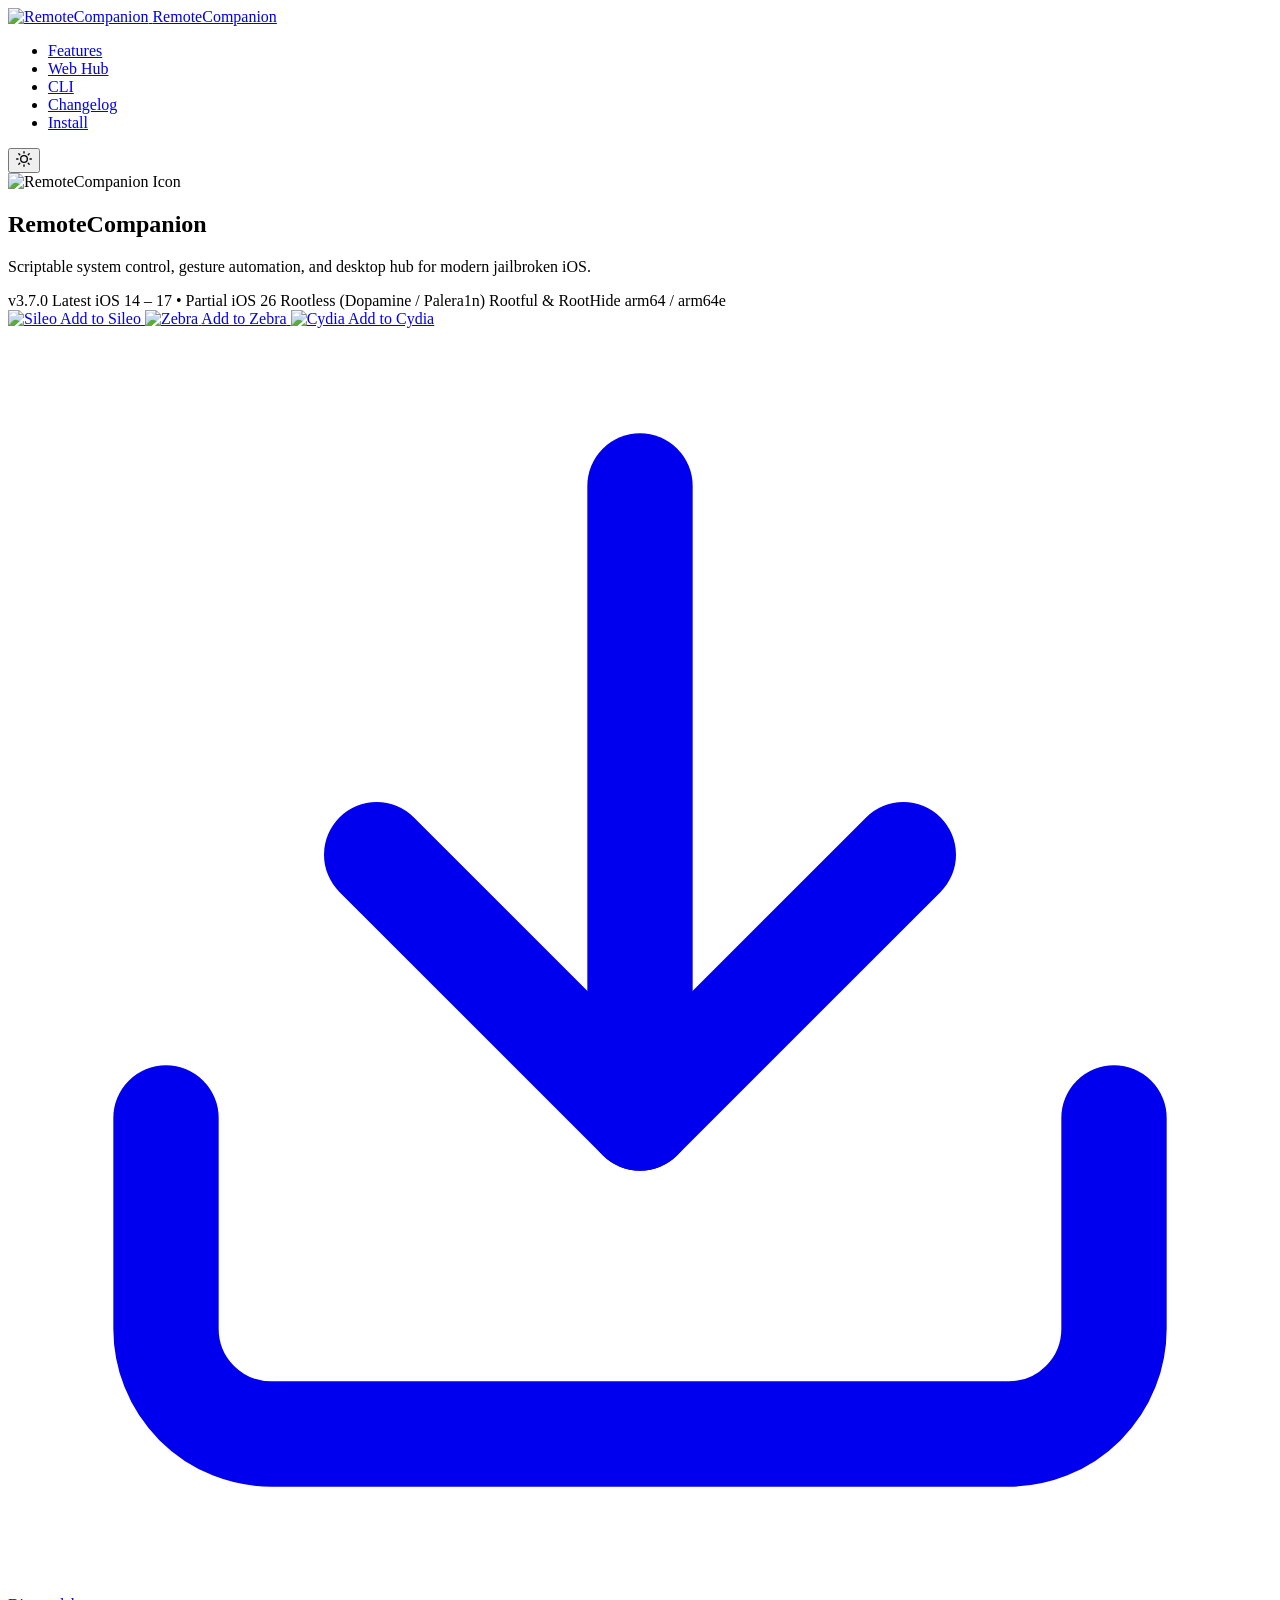
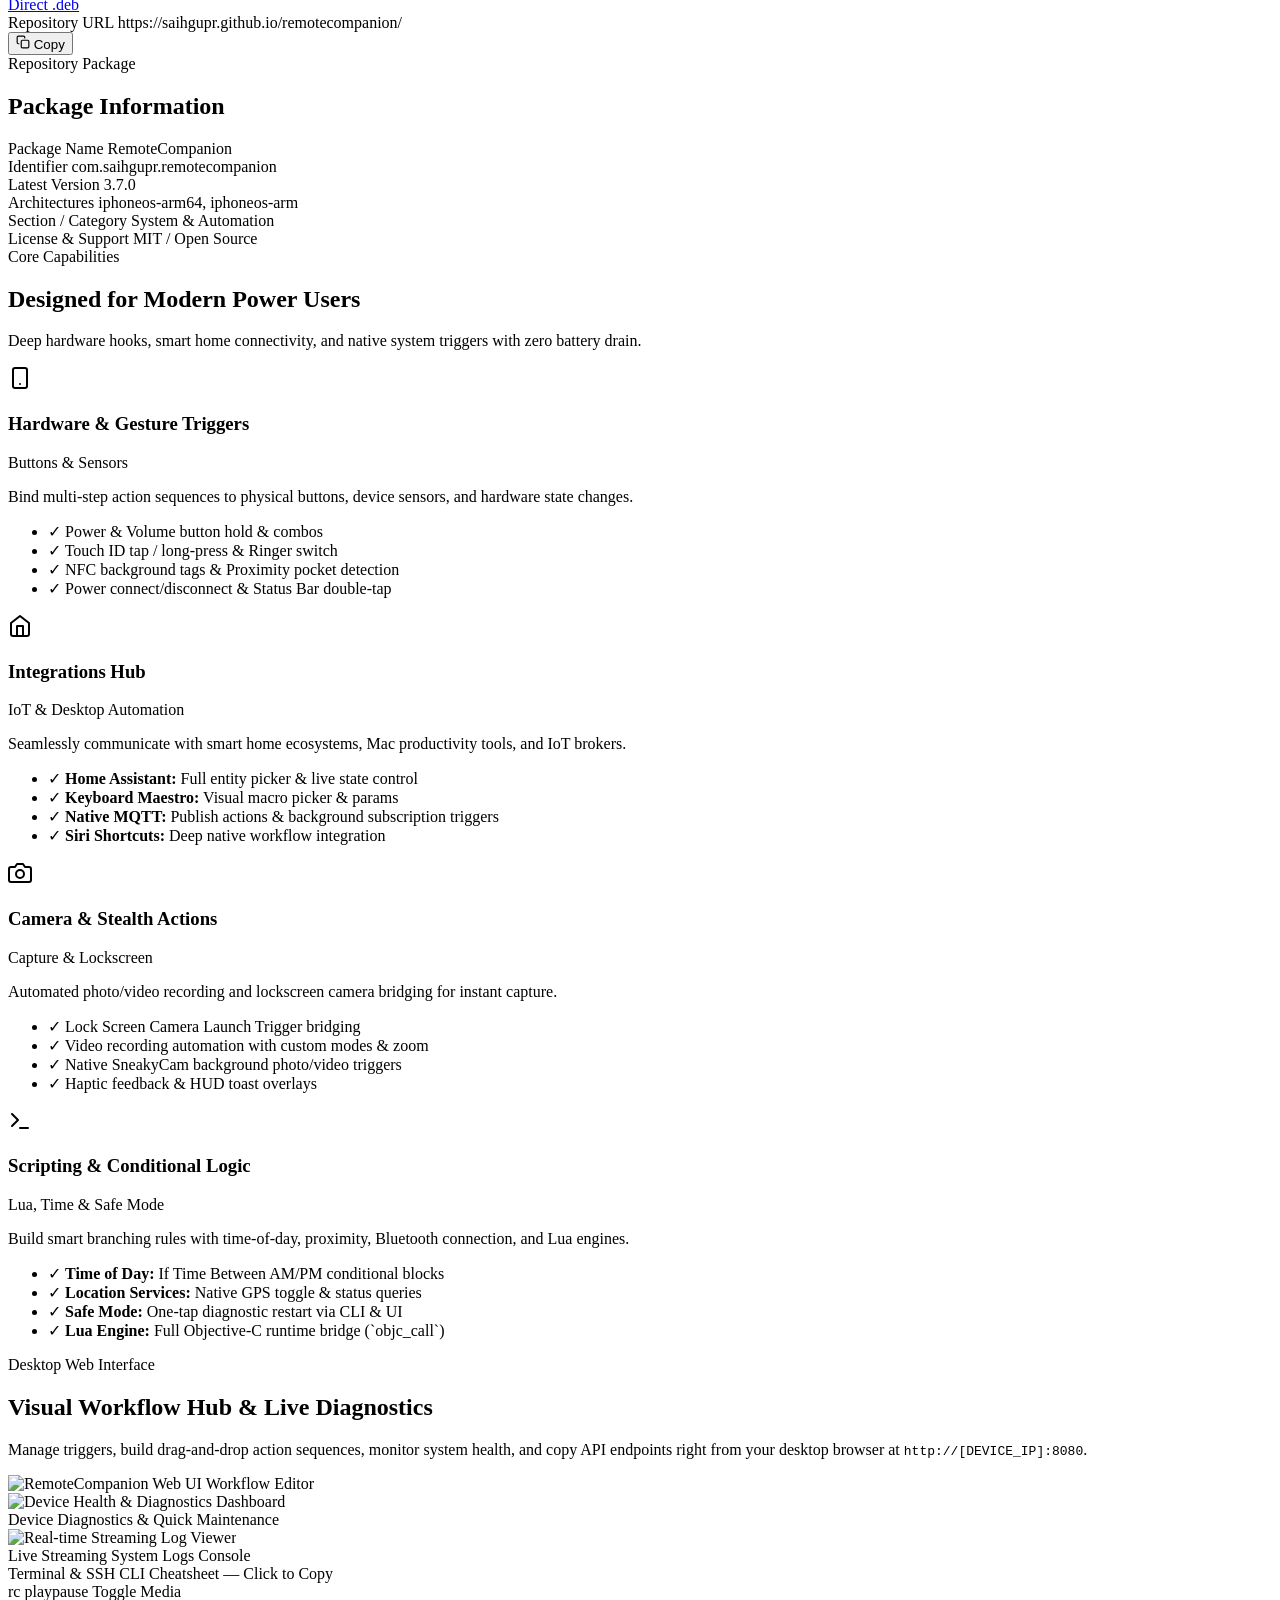
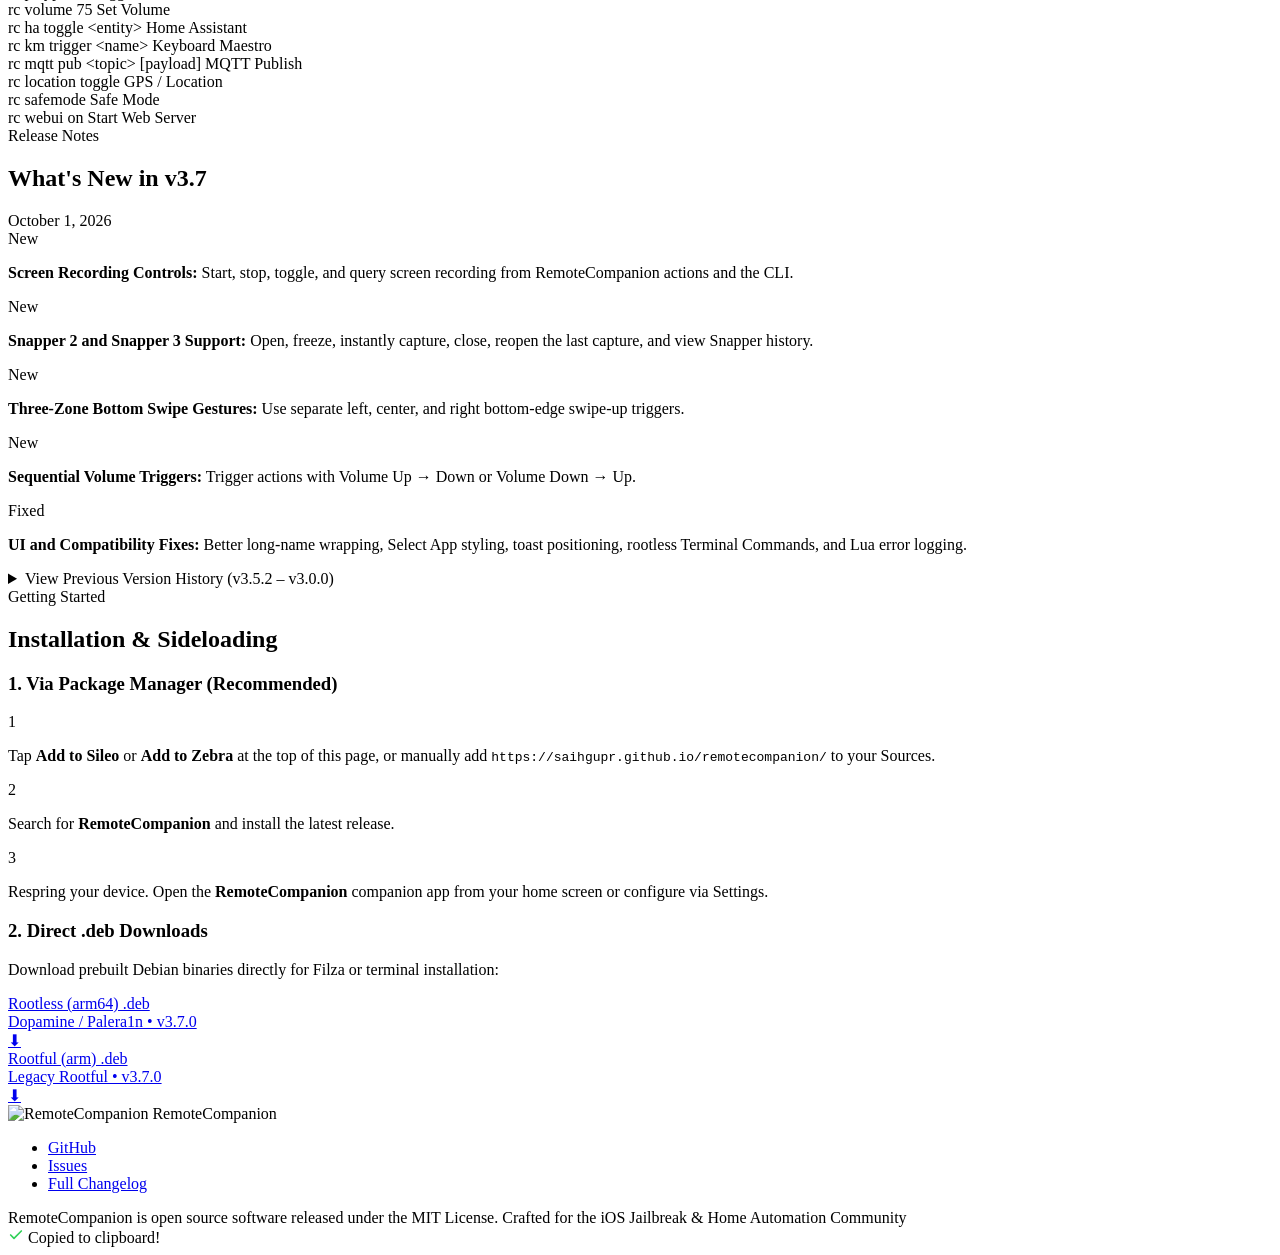
==== docs/index.html @ fe5b14d9 "Update website for 3.7.0" ====
<!DOCTYPE html>
<html lang="en">
<head>
    <meta charset="UTF-8">
    <meta name="viewport" content="width=device-width, initial-scale=1.0, maximum-scale=5.0">
    <title>RemoteCompanion — Modern iOS Automation & Jailbreak Repo</title>
    
    <!-- SEO & Metadata -->
    <meta name="description" content="Official repository for RemoteCompanion: Scriptable system control, gesture automation, and desktop hub for modern jailbroken iOS (iOS 14–17, partial iOS 26 support).">
    <meta name="keywords" content="RemoteCompanion, iOS, Jailbreak, Sileo, Zebra, Cydia, Dopamine, Palera1n, Rootless, RootHide, Tweaks, Automation, Home Assistant, Keyboard Maestro, MQTT">
    <meta name="author" content="saihgupr">
    <meta name="theme-color" content="#0071e3" media="(prefers-color-scheme: light)">
    <meta name="theme-color" content="#000000" media="(prefers-color-scheme: dark)">

    <!-- Open Graph (Reddit, iMessage, Discord, Facebook) -->
    <meta property="og:type" content="website">
    <meta property="og:url" content="https://saihgupr.github.io/remotecompanion/">
    <meta property="og:title" content="RemoteCompanion — iOS Automation & Jailbreak Repo">
    <meta property="og:description" content="Scriptable system control, gesture automation, and desktop hub for modern jailbroken iOS. Supports iOS 14–17 with partial iOS 26 support (Rootless & Rootful).">
    <meta property="og:image" content="https://saihgupr.github.io/remotecompanion/Icon.png">
    <meta property="og:image:alt" content="RemoteCompanion App Icon">
    <meta property="og:site_name" content="RemoteCompanion Repository">

    <!-- Twitter / X Card (Enables app icon preview on Reddit link posts) -->
    <meta name="twitter:card" content="summary">
    <meta name="twitter:title" content="RemoteCompanion — iOS Automation & Jailbreak Repo">
    <meta name="twitter:description" content="Scriptable system control, gesture automation, and desktop hub for modern jailbroken iOS. Supports iOS 14–17 with partial iOS 26 support (Rootless & Rootful).">
    <meta name="twitter:image" content="https://saihgupr.github.io/remotecompanion/Icon.png">
    <meta name="twitter:image:alt" content="RemoteCompanion Icon">

    <!-- App Favicons -->
    <link rel="icon" type="image/png" href="Icon.png">
    <link rel="apple-touch-icon" href="Icon.png">
    <link rel="stylesheet" href="style.css">
</head>
<body>
    <div class="ambient-glow"></div>

    <!-- Navigation Header -->
    <header class="nav-header">
        <div class="nav-container">
            <a href="#" class="nav-brand">
                <img src="Icon.png" alt="RemoteCompanion" class="nav-logo">
                <span>RemoteCompanion</span>
            </a>
            <ul class="nav-links">
                <li><a href="#features" class="nav-link">Features</a></li>
                <li><a href="#webui" class="nav-link">Web Hub</a></li>
                <li><a href="#cli" class="nav-link">CLI</a></li>
                <li><a href="#changelog" class="nav-link">Changelog</a></li>
                <li><a href="#download" class="nav-link">Install</a></li>
            </ul>
            <div class="nav-actions">
                <button id="themeToggleBtn" class="theme-toggle-btn" title="Toggle Theme" aria-label="Toggle Dark/Light Mode">
                    <svg id="themeIcon" width="16" height="16" viewBox="0 0 24 24" fill="none" stroke="currentColor" stroke-width="2" stroke-linecap="round" stroke-linejoin="round">
                        <circle cx="12" cy="12" r="5"></circle>
                        <line x1="12" y1="1" x2="12" y2="3"></line>
                        <line x1="12" y1="21" x2="12" y2="23"></line>
                        <line x1="4.22" y1="4.22" x2="5.64" y2="5.64"></line>
                        <line x1="18.36" y1="18.36" x2="19.78" y2="19.78"></line>
                        <line x1="1" y1="12" x2="3" y2="12"></line>
                        <line x1="21" y1="12" x2="23" y2="12"></line>
                        <line x1="4.22" y1="19.78" x2="5.64" y2="18.36"></line>
                        <line x1="18.36" y1="5.64" x2="19.78" y2="4.22"></line>
                    </svg>
                </button>
            </div>
        </div>
    </header>

    <main class="page-container">
        <!-- Hero Header -->
        <section class="hero-section">
            <div class="hero-icon-wrapper">
                <img src="Icon.png" alt="RemoteCompanion Icon" class="hero-app-icon">
            </div>
            <div class="hero-title-group">
                <h1 class="hero-title">RemoteCompanion</h1>
                <p class="hero-tagline">Scriptable system control, gesture automation, and desktop hub for modern jailbroken iOS.</p>
                <div class="badge-group">
                    <span class="compat-badge"><span class="badge-dot"></span> v3.7.0 Latest</span>
                    <span class="compat-badge">iOS 14 – 17 • Partial iOS 26</span>
                    <span class="compat-badge secondary">Rootless (Dopamine / Palera1n)</span>
                    <span class="compat-badge secondary">Rootful & RootHide</span>
                    <span class="compat-badge secondary">arm64 / arm64e</span>
                </div>
            </div>

            <!-- One-Tap Package Manager Action Buttons -->
            <div class="package-actions">
                <a href="sileo://source/https://saihgupr.github.io/remotecompanion/" class="btn-pm btn-sileo" title="Add to Sileo">
                    <img src="images/Icon_Sileo.png" alt="Sileo" class="pm-icon pm-icon-img">
                    <span>Add to Sileo</span>
                </a>
                <a href="zbra://sources/add/https://saihgupr.github.io/remotecompanion/" class="btn-pm btn-zebra" title="Add to Zebra">
                    <img src="images/zeeb.svg" alt="Zebra" class="pm-icon">
                    <span>Add to Zebra</span>
                </a>
                <a href="cydia://url/https://cydia.saurik.com/api/share#?source=https://saihgupr.github.io/remotecompanion/" class="btn-pm btn-cydia" title="Add to Cydia">
                    <img src="images/Cydia_logo.png" alt="Cydia" class="pm-icon pm-icon-img">
                    <span>Add to Cydia</span>
                </a>
                <a href="https://github.com/saihgupr/remotecompanion/releases" class="btn-pm btn-releases" target="_blank" rel="noopener" title="Direct DEB Downloads">
                    <svg class="pm-icon" viewBox="0 0 24 24" fill="none" stroke="currentColor" stroke-width="2" stroke-linecap="round" stroke-linejoin="round">
                        <path d="M21 15v4a2 2 0 0 1-2 2H5a2 2 0 0 1-2-2v-4"></path>
                        <polyline points="7 10 12 15 17 10"></polyline>
                        <line x1="12" y1="15" x2="12" y2="3"></line>
                    </svg>
                    <span>Direct .deb</span>
                </a>
            </div>

            <!-- 1-Click Repo URL Box -->
            <div class="repo-url-card">
                <div class="repo-url-info">
                    <span class="repo-url-label">Repository URL</span>
                    <span id="repoUrlText" class="repo-url-text">https://saihgupr.github.io/remotecompanion/</span>
                </div>
                <button id="copyRepoBtn" class="btn-copy" onclick="copyRepoUrl()">
                    <svg width="14" height="14" viewBox="0 0 24 24" fill="none" stroke="currentColor" stroke-width="2" stroke-linecap="round" stroke-linejoin="round">
                        <rect x="9" y="9" width="13" height="13" rx="2" ry="2"></rect>
                        <path d="M5 15H4a2 2 0 0 1-2-2V4a2 2 0 0 1 2-2h9a2 2 0 0 1 2 2v1"></path>
                    </svg>
                    <span id="copyBtnText">Copy</span>
                </button>
            </div>
        </section>

        <!-- Package Metadata Grid -->
        <section id="packages" class="glass-card">
            <div class="section-title-group">
                <div class="section-label">Repository Package</div>
                <h2 class="section-title">Package Information</h2>
            </div>
            <div class="meta-grid">
                <div class="meta-item">
                    <span class="meta-label">Package Name</span>
                    <span class="meta-value">RemoteCompanion</span>
                </div>
                <div class="meta-item">
                    <span class="meta-label">Identifier</span>
                    <span class="meta-value mono">com.saihgupr.remotecompanion</span>
                </div>
                <div class="meta-item">
                    <span class="meta-label">Latest Version</span>
                    <span class="meta-value">3.7.0</span>
                </div>
                <div class="meta-item">
                    <span class="meta-label">Architectures</span>
                    <span class="meta-value mono">iphoneos-arm64, iphoneos-arm</span>
                </div>
                <div class="meta-item">
                    <span class="meta-label">Section / Category</span>
                    <span class="meta-value">System & Automation</span>
                </div>
                <div class="meta-item">
                    <span class="meta-label">License & Support</span>
                    <span class="meta-value">MIT / Open Source</span>
                </div>
            </div>
        </section>

        <!-- Features Showcase -->
        <section id="features">
            <div class="section-title-group">
                <div class="section-label">Core Capabilities</div>
                <h2 class="section-title">Designed for Modern Power Users</h2>
                <p class="section-subtitle">Deep hardware hooks, smart home connectivity, and native system triggers with zero battery drain.</p>
            </div>

            <div class="features-grid">
                <!-- Card 1: Hardware & Gestures -->
                <div class="feature-card">
                    <div class="feature-header">
                        <div class="feature-icon-box">
                            <svg width="24" height="24" viewBox="0 0 24 24" fill="none" stroke="currentColor" stroke-width="2" stroke-linecap="round" stroke-linejoin="round">
                                <rect x="5" y="2" width="14" height="20" rx="2" ry="2"></rect>
                                <line x1="12" y1="18" x2="12.01" y2="18"></line>
                            </svg>
                        </div>
                        <div>
                            <h3 class="feature-title">Hardware & Gesture Triggers</h3>
                            <span class="meta-label">Buttons & Sensors</span>
                        </div>
                    </div>
                    <p class="feature-desc">Bind multi-step action sequences to physical buttons, device sensors, and hardware state changes.</p>
                    <ul class="feature-list">
                        <li class="feature-list-item"><span class="feature-check">✓</span> Power & Volume button hold & combos</li>
                        <li class="feature-list-item"><span class="feature-check">✓</span> Touch ID tap / long-press & Ringer switch</li>
                        <li class="feature-list-item"><span class="feature-check">✓</span> NFC background tags & Proximity pocket detection</li>
                        <li class="feature-list-item"><span class="feature-check">✓</span> Power connect/disconnect & Status Bar double-tap</li>
                    </ul>
                </div>

                <!-- Card 2: Smart Home & Integrations -->
                <div class="feature-card">
                    <div class="feature-header">
                        <div class="feature-icon-box purple">
                            <svg width="24" height="24" viewBox="0 0 24 24" fill="none" stroke="currentColor" stroke-width="2" stroke-linecap="round" stroke-linejoin="round">
                                <path d="M3 9l9-7 9 7v11a2 2 0 0 1-2 2H5a2 2 0 0 1-2-2z"></path>
                                <polyline points="9 22 9 12 15 12 15 22"></polyline>
                            </svg>
                        </div>
                        <div>
                            <h3 class="feature-title">Integrations Hub</h3>
                            <span class="meta-label">IoT & Desktop Automation</span>
                        </div>
                    </div>
                    <p class="feature-desc">Seamlessly communicate with smart home ecosystems, Mac productivity tools, and IoT brokers.</p>
                    <ul class="feature-list">
                        <li class="feature-list-item"><span class="feature-check">✓</span> <strong>Home Assistant:</strong> Full entity picker & live state control</li>
                        <li class="feature-list-item"><span class="feature-check">✓</span> <strong>Keyboard Maestro:</strong> Visual macro picker & params</li>
                        <li class="feature-list-item"><span class="feature-check">✓</span> <strong>Native MQTT:</strong> Publish actions & background subscription triggers</li>
                        <li class="feature-list-item"><span class="feature-check">✓</span> <strong>Siri Shortcuts:</strong> Deep native workflow integration</li>
                    </ul>
                </div>

                <!-- Card 3: Camera & Security Automation -->
                <div class="feature-card">
                    <div class="feature-header">
                        <div class="feature-icon-box green">
                            <svg width="24" height="24" viewBox="0 0 24 24" fill="none" stroke="currentColor" stroke-width="2" stroke-linecap="round" stroke-linejoin="round">
                                <path d="M23 19a2 2 0 0 1-2 2H3a2 2 0 0 1-2-2V8a2 2 0 0 1 2-2h4l2-3h6l2 3h4a2 2 0 0 1 2 2z"></path>
                                <circle cx="12" cy="13" r="4"></circle>
                            </svg>
                        </div>
                        <div>
                            <h3 class="feature-title">Camera & Stealth Actions</h3>
                            <span class="meta-label">Capture & Lockscreen</span>
                        </div>
                    </div>
                    <p class="feature-desc">Automated photo/video recording and lockscreen camera bridging for instant capture.</p>
                    <ul class="feature-list">
                        <li class="feature-list-item"><span class="feature-check">✓</span> Lock Screen Camera Launch Trigger bridging</li>
                        <li class="feature-list-item"><span class="feature-check">✓</span> Video recording automation with custom modes & zoom</li>
                        <li class="feature-list-item"><span class="feature-check">✓</span> Native SneakyCam background photo/video triggers</li>
                        <li class="feature-list-item"><span class="feature-check">✓</span> Haptic feedback & HUD toast overlays</li>
                    </ul>
                </div>

                <!-- Card 4: System Control & Scripting -->
                <div class="feature-card">
                    <div class="feature-header">
                        <div class="feature-icon-box orange">
                            <svg width="24" height="24" viewBox="0 0 24 24" fill="none" stroke="currentColor" stroke-width="2" stroke-linecap="round" stroke-linejoin="round">
                                <polyline points="4 17 10 11 4 5"></polyline>
                                <line x1="12" y1="19" x2="20" y2="19"></line>
                            </svg>
                        </div>
                        <div>
                            <h3 class="feature-title">Scripting & Conditional Logic</h3>
                            <span class="meta-label">Lua, Time & Safe Mode</span>
                        </div>
                    </div>
                    <p class="feature-desc">Build smart branching rules with time-of-day, proximity, Bluetooth connection, and Lua engines.</p>
                    <ul class="feature-list">
                        <li class="feature-list-item"><span class="feature-check">✓</span> <strong>Time of Day:</strong> If Time Between AM/PM conditional blocks</li>
                        <li class="feature-list-item"><span class="feature-check">✓</span> <strong>Location Services:</strong> Native GPS toggle & status queries</li>
                        <li class="feature-list-item"><span class="feature-check">✓</span> <strong>Safe Mode:</strong> One-tap diagnostic restart via CLI & UI</li>
                        <li class="feature-list-item"><span class="feature-check">✓</span> <strong>Lua Engine:</strong> Full Objective-C runtime bridge (`objc_call`)</li>
                    </ul>
                </div>
            </div>
        </section>

        <!-- Web UI & Automations Hub Banner -->
        <section id="webui" class="showcase-banner">
            <div class="showcase-content">
                <div class="section-label">Desktop Web Interface</div>
                <h2 class="section-title">Visual Workflow Hub & Live Diagnostics</h2>
                <p class="section-subtitle">Manage triggers, build drag-and-drop action sequences, monitor system health, and copy API endpoints right from your desktop browser at <code>http://[DEVICE_IP]:8080</code>.</p>
            </div>
            <div class="showcase-image-wrapper">
                <img src="images/webui.png" alt="RemoteCompanion Web UI Workflow Editor" class="showcase-img" loading="lazy">
            </div>
            <div class="gallery-grid">
                <div class="gallery-item">
                    <img src="images/health.png" alt="Device Health & Diagnostics Dashboard" loading="lazy">
                    <div class="gallery-caption">Device Diagnostics & Quick Maintenance</div>
                </div>
                <div class="gallery-item">
                    <img src="images/logs.png" alt="Real-time Streaming Log Viewer" loading="lazy">
                    <div class="gallery-caption">Live Streaming System Logs Console</div>
                </div>
            </div>
        </section>

        <!-- CLI Commands Cheatsheet -->
        <section id="cli" class="terminal-card">
            <div class="terminal-header">
                <div class="terminal-dots">
                    <span class="terminal-dot dot-red"></span>
                    <span class="terminal-dot dot-yellow"></span>
                    <span class="terminal-dot dot-green"></span>
                </div>
                <span class="terminal-title">Terminal & SSH CLI Cheatsheet — Click to Copy</span>
                <span style="width: 40px;"></span>
            </div>
            <div class="cli-command-grid">
                <div class="cli-chip" onclick="copyCommand('rc playpause', this)">
                    <span class="cli-code">rc playpause</span>
                    <span class="cli-desc">Toggle Media</span>
                </div>
                <div class="cli-chip" onclick="copyCommand('rc volume 75', this)">
                    <span class="cli-code">rc volume 75</span>
                    <span class="cli-desc">Set Volume</span>
                </div>
                <div class="cli-chip" onclick="copyCommand('rc ha toggle light.desk', this)">
                    <span class="cli-code">rc ha toggle &lt;entity&gt;</span>
                    <span class="cli-desc">Home Assistant</span>
                </div>
                <div class="cli-chip" onclick="copyCommand('rc km trigger &quot;Focus Mode&quot;', this)">
                    <span class="cli-code">rc km trigger &lt;name&gt;</span>
                    <span class="cli-desc">Keyboard Maestro</span>
                </div>
                <div class="cli-chip" onclick="copyCommand('rc mqtt pub home/status online', this)">
                    <span class="cli-code">rc mqtt pub &lt;topic&gt; [payload]</span>
                    <span class="cli-desc">MQTT Publish</span>
                </div>
                <div class="cli-chip" onclick="copyCommand('rc location toggle', this)">
                    <span class="cli-code">rc location toggle</span>
                    <span class="cli-desc">GPS / Location</span>
                </div>
                <div class="cli-chip" onclick="copyCommand('rc safemode', this)">
                    <span class="cli-code">rc safemode</span>
                    <span class="cli-desc">Safe Mode</span>
                </div>
                <div class="cli-chip" onclick="copyCommand('rc webui on', this)">
                    <span class="cli-code">rc webui on</span>
                    <span class="cli-desc">Start Web Server</span>
                </div>
            </div>
        </section>

        <!-- Changelog Section -->
        <section id="changelog" class="changelog-card">
            <div class="changelog-header">
                <div>
                    <div class="section-label">Release Notes</div>
                    <h2 class="section-title">What's New in v3.7</h2>
                </div>
                <span class="version-badge">October 1, 2026</span>
            </div>

            <div class="changelog-list">
                <div class="changelog-item">
                    <span class="changelog-tag tag-new">New</span>
                    <p class="changelog-text"><strong>Screen Recording Controls:</strong> Start, stop, toggle, and query screen recording from RemoteCompanion actions and the CLI.</p>
                </div>
                <div class="changelog-item">
                    <span class="changelog-tag tag-new">New</span>
                    <p class="changelog-text"><strong>Snapper 2 and Snapper 3 Support:</strong> Open, freeze, instantly capture, close, reopen the last capture, and view Snapper history.</p>
                </div>
                <div class="changelog-item">
                    <span class="changelog-tag tag-new">New</span>
                    <p class="changelog-text"><strong>Three-Zone Bottom Swipe Gestures:</strong> Use separate left, center, and right bottom-edge swipe-up triggers.</p>
                </div>
                <div class="changelog-item">
                    <span class="changelog-tag tag-new">New</span>
                    <p class="changelog-text"><strong>Sequential Volume Triggers:</strong> Trigger actions with Volume Up → Down or Volume Down → Up.</p>
                </div>
                <div class="changelog-item">
                    <span class="changelog-tag tag-fix">Fixed</span>
                    <p class="changelog-text"><strong>UI and Compatibility Fixes:</strong> Better long-name wrapping, Select App styling, toast positioning, rootless Terminal Commands, and Lua error logging.</p>
                </div>
            </div>

            <!-- Expandable Past Releases -->
            <details class="history-accordion">
                <summary>View Previous Version History (v3.5.2 – v3.0.0)</summary>
                <div class="history-content">
                    <div class="changelog-item">
                        <span class="changelog-tag tag-fix">v3.5.2</span>
                        <p class="changelog-text">Modernized Siri Shortcuts execution with WorkflowKit / VoiceShortcutClient fallbacks, respring reliability improvements, and multi-button combo detection.</p>
                    </div>
                    <div class="changelog-item">
                        <span class="changelog-tag tag-new">v3.5.0</span>
                        <p class="changelog-text">Added SneakyCam photo/video triggers, Web UI live system log viewer console (`/api/logs`), and AC Power Connect/Disconnect triggers.</p>
                    </div>
                    <div class="changelog-item">
                        <span class="changelog-tag tag-new">v3.4.0</span>
                        <p class="changelog-text">Cellular Data control, Dynamic Web UI Port fallback (8080–8099), HUD toast notifications, and Proximity / Pocket sensor conditions.</p>
                    </div>
                </div>
            </details>
        </section>

        <!-- Installation & Downloads -->
        <section id="download">
            <div class="section-title-group">
                <div class="section-label">Getting Started</div>
                <h2 class="section-title">Installation & Sideloading</h2>
            </div>

            <div class="install-grid">
                <!-- Method 1: Package Manager -->
                <div class="install-card">
                    <h3 class="feature-title">1. Via Package Manager (Recommended)</h3>
                    <div class="step-item">
                        <span class="step-num">1</span>
                        <p class="step-text">Tap <strong>Add to Sileo</strong> or <strong>Add to Zebra</strong> at the top of this page, or manually add <code>https://saihgupr.github.io/remotecompanion/</code> to your Sources.</p>
                    </div>
                    <div class="step-item">
                        <span class="step-num">2</span>
                        <p class="step-text">Search for <strong>RemoteCompanion</strong> and install the latest release.</p>
                    </div>
                    <div class="step-item">
                        <span class="step-num">3</span>
                        <p class="step-text">Respring your device. Open the <strong>RemoteCompanion</strong> companion app from your home screen or configure via Settings.</p>
                    </div>
                </div>

                <!-- Method 2: Manual DEB Download -->
                <div class="install-card">
                    <h3 class="feature-title">2. Direct .deb Downloads</h3>
                    <p class="feature-desc">Download prebuilt Debian binaries directly for Filza or terminal installation:</p>
                    <div class="direct-downloads">
                        <a href="com.saihgupr.remotecompanion_3.7.0_iphoneos-arm64.deb" class="deb-btn" download>
                            <div>
                                <div>Rootless (arm64) .deb</div>
                                <span class="deb-meta">Dopamine / Palera1n • v3.7.0</span>
                            </div>
                            <span>⬇</span>
                        </a>
                        <a href="com.saihgupr.remotecompanion_3.7.0_iphoneos-arm.deb" class="deb-btn" download>
                            <div>
                                <div>Rootful (arm) .deb</div>
                                <span class="deb-meta">Legacy Rootful • v3.7.0</span>
                            </div>
                            <span>⬇</span>
                        </a>
                    </div>
                </div>
            </div>
        </section>
    </main>

    <!-- Footer -->
    <footer class="page-footer">
        <div class="footer-container">
            <div class="footer-top">
                <div class="nav-brand">
                    <img src="Icon.png" alt="RemoteCompanion" class="nav-logo">
                    <span>RemoteCompanion</span>
                </div>
                <ul class="footer-links">
                    <li><a href="https://github.com/saihgupr/remotecompanion" class="footer-link" target="_blank" rel="noopener">GitHub</a></li>
                    <li><a href="https://github.com/saihgupr/remotecompanion/issues" class="footer-link" target="_blank" rel="noopener">Issues</a></li>
                    <li><a href="https://github.com/saihgupr/remotecompanion/blob/master/CHANGELOG.md" class="footer-link" target="_blank" rel="noopener">Full Changelog</a></li>
                </ul>
            </div>
            <div class="footer-bottom">
                <span>RemoteCompanion is open source software released under the MIT License.</span>
                <span>Crafted for the iOS Jailbreak & Home Automation Community</span>
            </div>
        </div>
    </footer>

    <!-- Toast Notification -->
    <div id="toast" class="toast">
        <svg width="16" height="16" viewBox="0 0 24 24" fill="none" stroke="#30d158" stroke-width="2.5" stroke-linecap="round" stroke-linejoin="round">
            <polyline points="20 6 9 17 4 12"></polyline>
        </svg>
        <span id="toastMessage">Copied to clipboard!</span>
    </div>

    <!-- Interactive Script -->
    <script>
        // 1-Click Copy Repo URL
        function copyRepoUrl() {
            const repoUrl = "https://saihgupr.github.io/remotecompanion/";
            navigator.clipboard.writeText(repoUrl).then(() => {
                const btn = document.getElementById("copyRepoBtn");
                const btnText = document.getElementById("copyBtnText");
                btn.classList.add("copied");
                btnText.textContent = "Copied!";
                showToast("Repository URL copied to clipboard!");

                setTimeout(() => {
                    btn.classList.remove("copied");
                    btnText.textContent = "Copy";
                }, 1800);
            }).catch(err => {
                showToast("Failed to copy URL");
            });
        }

        // Copy CLI Command
        function copyCommand(text, element) {
            navigator.clipboard.writeText(text).then(() => {
                showToast(`Copied: ${text}`);
                if (element) {
                    const originalBorder = element.style.borderColor;
                    element.style.borderColor = "#30d158";
                    setTimeout(() => {
                        element.style.borderColor = originalBorder;
                    }, 800);
                }
            });
        }

        // Show Toast Notification
        let toastTimeout;
        function showToast(msg) {
            const toast = document.getElementById("toast");
            const toastMsg = document.getElementById("toastMessage");
            toastMsg.textContent = msg;
            toast.classList.add("show");

            clearTimeout(toastTimeout);
            toastTimeout = setTimeout(() => {
                toast.classList.remove("show");
            }, 2200);
        }

        // Theme Toggle
        const themeToggleBtn = document.getElementById("themeToggleBtn");
        const themeIcon = document.getElementById("themeIcon");

        function updateThemeIcon(isDark) {
            if (isDark) {
                // Moon icon
                themeIcon.innerHTML = `<path d="M21 12.79A9 9 0 1 1 11.21 3 7 7 0 0 0 21 12.79z"></path>`;
            } else {
                // Sun icon
                themeIcon.innerHTML = `
                    <circle cx="12" cy="12" r="5"></circle>
                    <line x1="12" y1="1" x2="12" y2="3"></line>
                    <line x1="12" y1="21" x2="12" y2="23"></line>
                    <line x1="4.22" y1="4.22" x2="5.64" y2="5.64"></line>
                    <line x1="18.36" y1="18.36" x2="19.78" y2="19.78"></line>
                    <line x1="1" y1="12" x2="3" y2="12"></line>
                    <line x1="21" y1="12" x2="23" y2="12"></line>
                    <line x1="4.22" y1="19.78" x2="5.64" y2="18.36"></line>
                    <line x1="18.36" y1="5.64" x2="19.78" y2="4.22"></line>
                `;
            }
        }

        // Initialize theme based on preference or saved setting
        const savedTheme = localStorage.getItem("rc_theme");
        if (savedTheme) {
            document.body.setAttribute("data-theme", savedTheme);
            updateThemeIcon(savedTheme === "dark");
        } else {
            const prefersDark = window.matchMedia && window.matchMedia('(prefers-color-scheme: dark)').matches;
            updateThemeIcon(prefersDark);
        }

        themeToggleBtn.addEventListener("click", () => {
            const currentTheme = document.body.getAttribute("data-theme");
            let newTheme;
            if (currentTheme === "dark") {
                newTheme = "light";
            } else if (currentTheme === "light") {
                newTheme = "dark";
            } else {
                const prefersDark = window.matchMedia && window.matchMedia('(prefers-color-scheme: dark)').matches;
                newTheme = prefersDark ? "light" : "dark";
            }
            document.body.setAttribute("data-theme", newTheme);
            localStorage.setItem("rc_theme", newTheme);
            updateThemeIcon(newTheme === "dark");
        });
    </script>
</body>
</html>
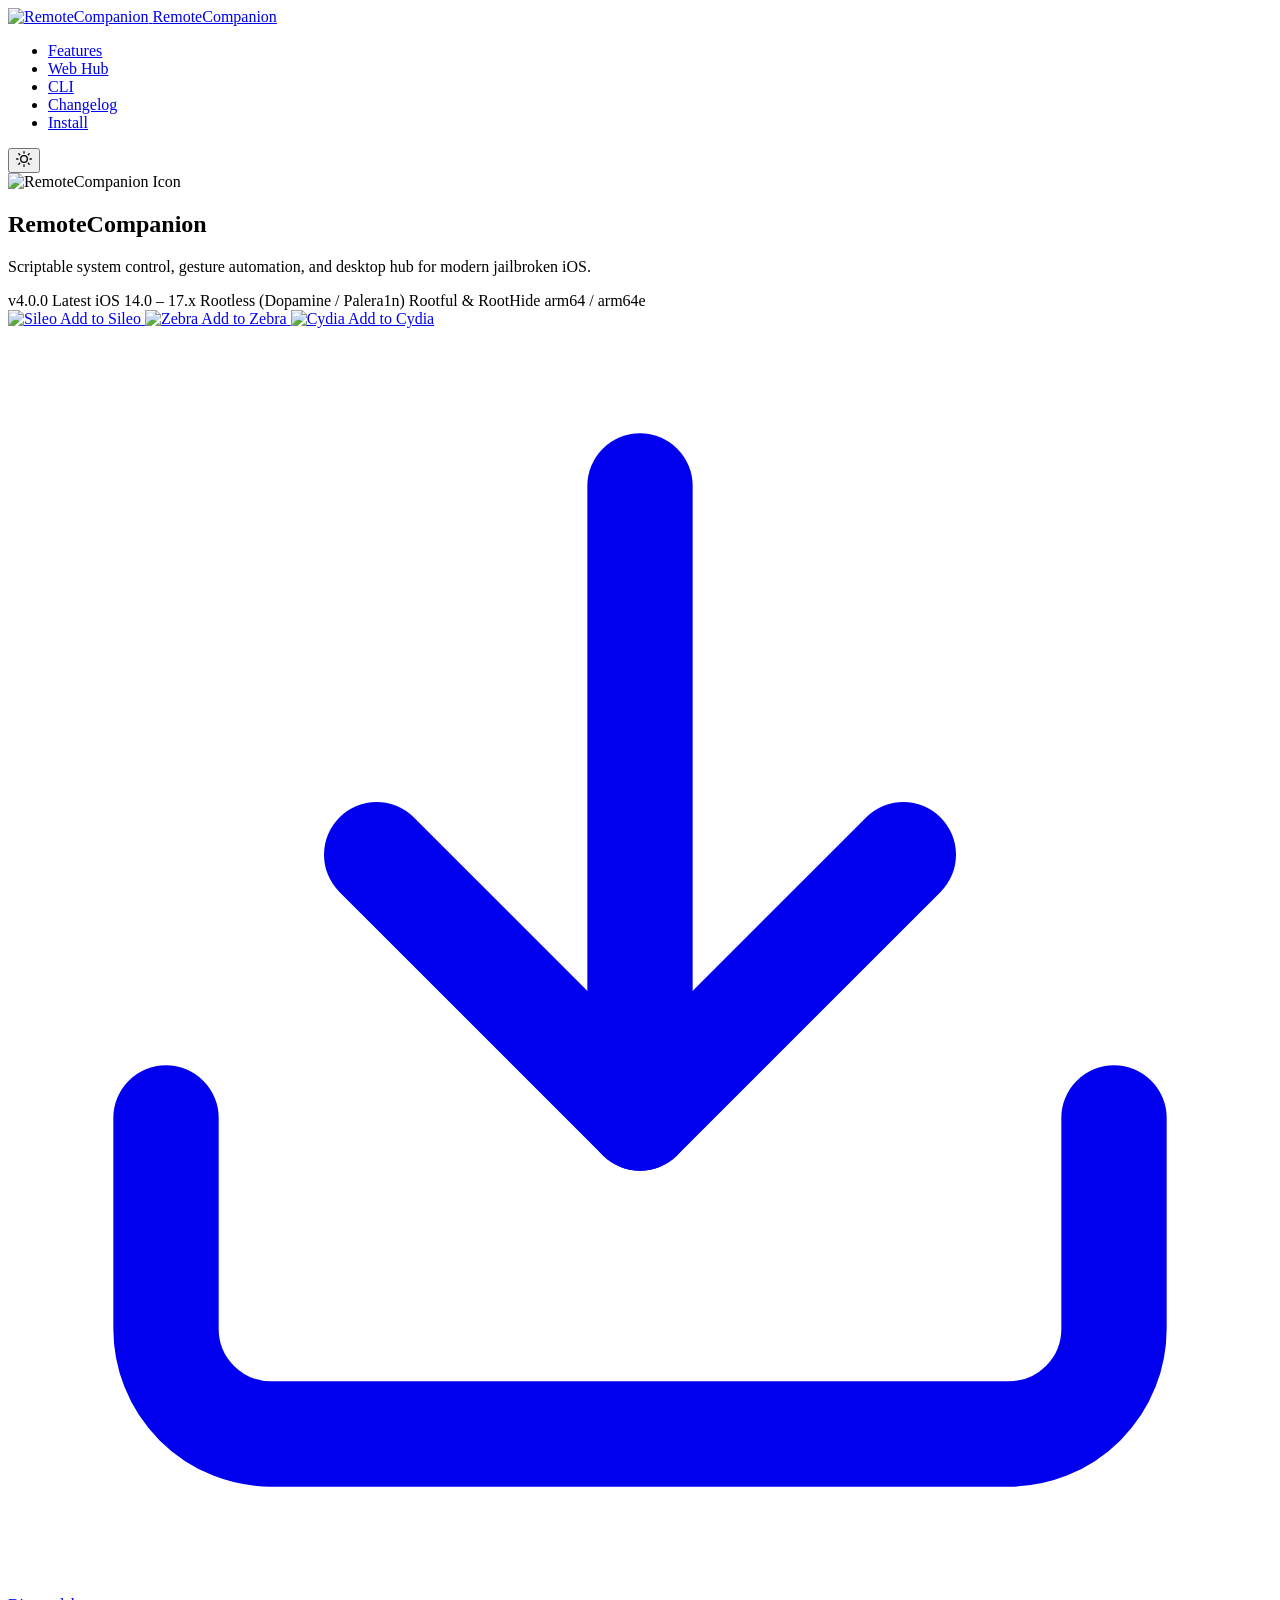
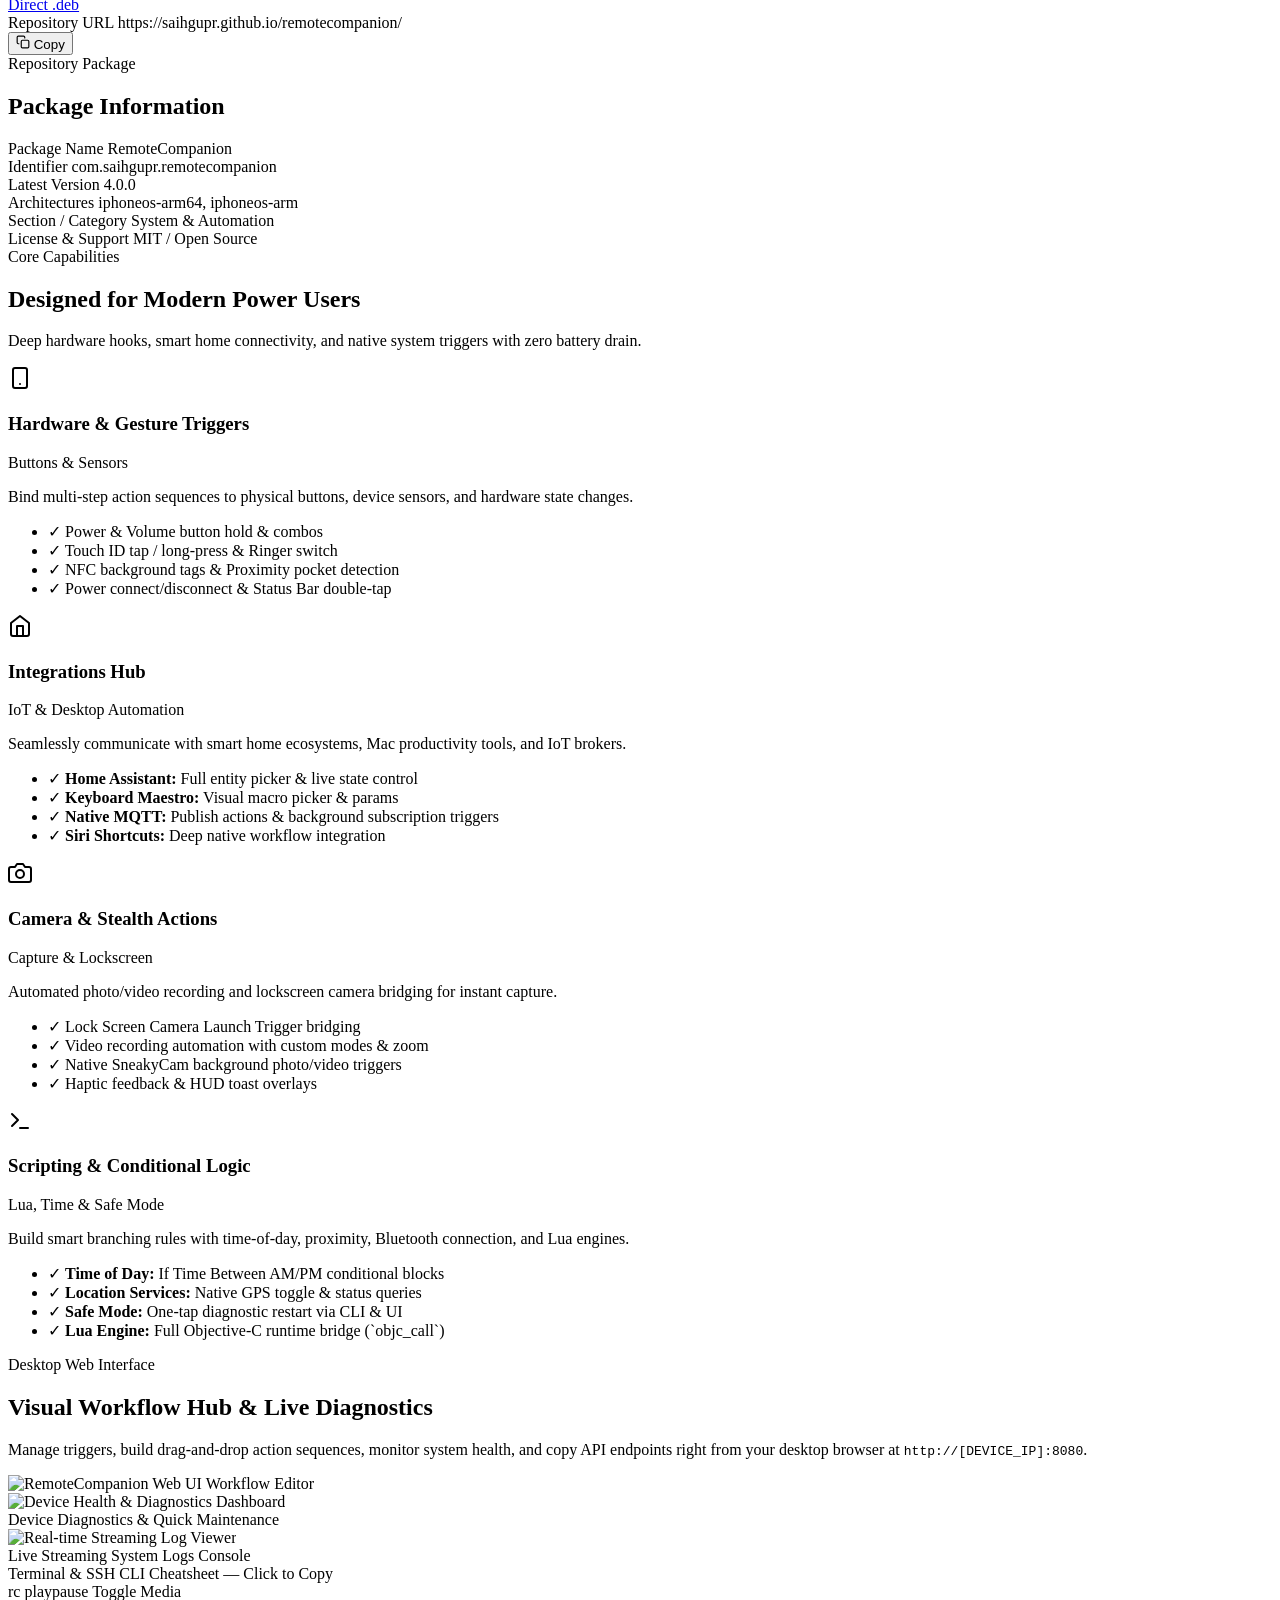
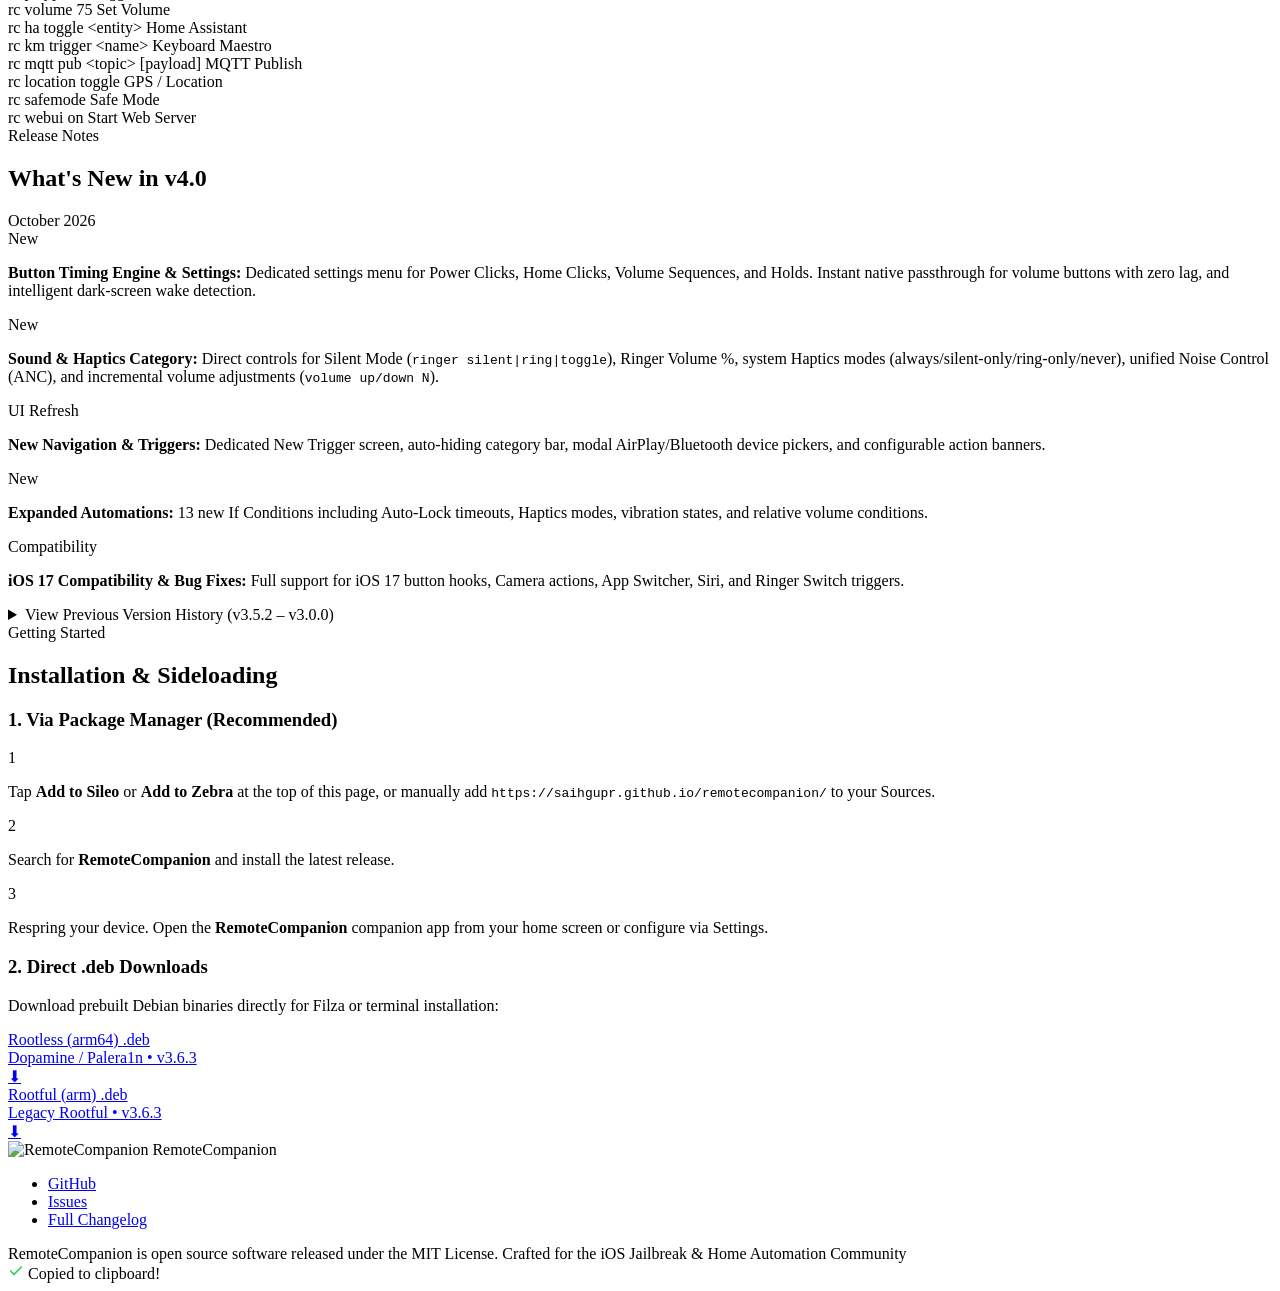
==== commit 491fa5dc: "Website update" ====
--- a/docs/index.html
+++ b/docs/index.html
@@ -6,7 +6,7 @@
     <title>RemoteCompanion — Modern iOS Automation & Jailbreak Repo</title>
     
     <!-- SEO & Metadata -->
-    <meta name="description" content="Official repository for RemoteCompanion: Scriptable system control, gesture automation, and desktop hub for modern jailbroken iOS (iOS 14–17, partial iOS 26 support).">
+    <meta name="description" content="Official repository for RemoteCompanion: Scriptable system control, gesture automation, and desktop hub for modern jailbroken iOS (iOS 14.0–16.x).">
     <meta name="keywords" content="RemoteCompanion, iOS, Jailbreak, Sileo, Zebra, Cydia, Dopamine, Palera1n, Rootless, RootHide, Tweaks, Automation, Home Assistant, Keyboard Maestro, MQTT">
     <meta name="author" content="saihgupr">
     <meta name="theme-color" content="#0071e3" media="(prefers-color-scheme: light)">
@@ -16,7 +16,7 @@
     <meta property="og:type" content="website">
     <meta property="og:url" content="https://saihgupr.github.io/remotecompanion/">
     <meta property="og:title" content="RemoteCompanion — iOS Automation & Jailbreak Repo">
-    <meta property="og:description" content="Scriptable system control, gesture automation, and desktop hub for modern jailbroken iOS. Supports iOS 14–17 with partial iOS 26 support (Rootless & Rootful).">
+    <meta property="og:description" content="Scriptable system control, gesture automation, and desktop hub for modern jailbroken iOS. Supports iOS 14.0–16.x (Rootless & Rootful).">
     <meta property="og:image" content="https://saihgupr.github.io/remotecompanion/Icon.png">
     <meta property="og:image:alt" content="RemoteCompanion App Icon">
     <meta property="og:site_name" content="RemoteCompanion Repository">
@@ -24,7 +24,7 @@
     <!-- Twitter / X Card (Enables app icon preview on Reddit link posts) -->
     <meta name="twitter:card" content="summary">
     <meta name="twitter:title" content="RemoteCompanion — iOS Automation & Jailbreak Repo">
-    <meta name="twitter:description" content="Scriptable system control, gesture automation, and desktop hub for modern jailbroken iOS. Supports iOS 14–17 with partial iOS 26 support (Rootless & Rootful).">
+    <meta name="twitter:description" content="Scriptable system control, gesture automation, and desktop hub for modern jailbroken iOS. Supports iOS 14.0–16.x (Rootless & Rootful).">
     <meta name="twitter:image" content="https://saihgupr.github.io/remotecompanion/Icon.png">
     <meta name="twitter:image:alt" content="RemoteCompanion Icon">
 
@@ -78,8 +78,8 @@
                 <h1 class="hero-title">RemoteCompanion</h1>
                 <p class="hero-tagline">Scriptable system control, gesture automation, and desktop hub for modern jailbroken iOS.</p>
                 <div class="badge-group">
-                    <span class="compat-badge"><span class="badge-dot"></span> v3.7.0 Latest</span>
-                    <span class="compat-badge">iOS 14 – 17 • Partial iOS 26</span>
+                    <span class="compat-badge"><span class="badge-dot"></span> v4.0.0 Latest</span>
+                    <span class="compat-badge">iOS 14.0 – 17.x</span>
                     <span class="compat-badge secondary">Rootless (Dopamine / Palera1n)</span>
                     <span class="compat-badge secondary">Rootful & RootHide</span>
                     <span class="compat-badge secondary">arm64 / arm64e</span>
@@ -143,7 +143,7 @@
                 </div>
                 <div class="meta-item">
                     <span class="meta-label">Latest Version</span>
-                    <span class="meta-value">3.7.0</span>
+                    <span class="meta-value">4.0.0</span>
                 </div>
                 <div class="meta-item">
                     <span class="meta-label">Architectures</span>
@@ -337,31 +337,31 @@
             <div class="changelog-header">
                 <div>
                     <div class="section-label">Release Notes</div>
-                    <h2 class="section-title">What's New in v3.7</h2>
-                </div>
-                <span class="version-badge">October 1, 2026</span>
+                    <h2 class="section-title">What's New in v4.0</h2>
+                </div>
+                <span class="version-badge">October 2026</span>
             </div>
 
             <div class="changelog-list">
                 <div class="changelog-item">
                     <span class="changelog-tag tag-new">New</span>
-                    <p class="changelog-text"><strong>Screen Recording Controls:</strong> Start, stop, toggle, and query screen recording from RemoteCompanion actions and the CLI.</p>
+                    <p class="changelog-text"><strong>Button Timing Engine & Settings:</strong> Dedicated settings menu for Power Clicks, Home Clicks, Volume Sequences, and Holds. Instant native passthrough for volume buttons with zero lag, and intelligent dark-screen wake detection.</p>
                 </div>
                 <div class="changelog-item">
                     <span class="changelog-tag tag-new">New</span>
-                    <p class="changelog-text"><strong>Snapper 2 and Snapper 3 Support:</strong> Open, freeze, instantly capture, close, reopen the last capture, and view Snapper history.</p>
+                    <p class="changelog-text"><strong>Sound & Haptics Category:</strong> Direct controls for Silent Mode (<code>ringer silent|ring|toggle</code>), Ringer Volume %, system Haptics modes (always/silent-only/ring-only/never), unified Noise Control (ANC), and incremental volume adjustments (<code>volume up/down N</code>).</p>
+                </div>
+                <div class="changelog-item">
+                    <span class="changelog-tag tag-improved">UI Refresh</span>
+                    <p class="changelog-text"><strong>New Navigation & Triggers:</strong> Dedicated New Trigger screen, auto-hiding category bar, modal AirPlay/Bluetooth device pickers, and configurable action banners.</p>
                 </div>
                 <div class="changelog-item">
                     <span class="changelog-tag tag-new">New</span>
-                    <p class="changelog-text"><strong>Three-Zone Bottom Swipe Gestures:</strong> Use separate left, center, and right bottom-edge swipe-up triggers.</p>
+                    <p class="changelog-text"><strong>Expanded Automations:</strong> 13 new If Conditions including Auto-Lock timeouts, Haptics modes, vibration states, and relative volume conditions.</p>
                 </div>
                 <div class="changelog-item">
-                    <span class="changelog-tag tag-new">New</span>
-                    <p class="changelog-text"><strong>Sequential Volume Triggers:</strong> Trigger actions with Volume Up → Down or Volume Down → Up.</p>
-                </div>
-                <div class="changelog-item">
-                    <span class="changelog-tag tag-fix">Fixed</span>
-                    <p class="changelog-text"><strong>UI and Compatibility Fixes:</strong> Better long-name wrapping, Select App styling, toast positioning, rootless Terminal Commands, and Lua error logging.</p>
+                    <span class="changelog-tag tag-fix">Compatibility</span>
+                    <p class="changelog-text"><strong>iOS 17 Compatibility & Bug Fixes:</strong> Full support for iOS 17 button hooks, Camera actions, App Switcher, Siri, and Ringer Switch triggers.</p>
                 </div>
             </div>
 
@@ -415,17 +415,17 @@
                     <h3 class="feature-title">2. Direct .deb Downloads</h3>
                     <p class="feature-desc">Download prebuilt Debian binaries directly for Filza or terminal installation:</p>
                     <div class="direct-downloads">
-                        <a href="com.saihgupr.remotecompanion_3.7.0_iphoneos-arm64.deb" class="deb-btn" download>
+                        <a href="com.saihgupr.remotecompanion_3.6.3_iphoneos-arm64.deb" class="deb-btn" download>
                             <div>
                                 <div>Rootless (arm64) .deb</div>
-                                <span class="deb-meta">Dopamine / Palera1n • v3.7.0</span>
+                                <span class="deb-meta">Dopamine / Palera1n • v3.6.3</span>
                             </div>
                             <span>⬇</span>
                         </a>
-                        <a href="com.saihgupr.remotecompanion_3.7.0_iphoneos-arm.deb" class="deb-btn" download>
+                        <a href="com.saihgupr.remotecompanion_3.6.3_iphoneos-arm.deb" class="deb-btn" download>
                             <div>
                                 <div>Rootful (arm) .deb</div>
-                                <span class="deb-meta">Legacy Rootful • v3.7.0</span>
+                                <span class="deb-meta">Legacy Rootful • v3.6.3</span>
                             </div>
                             <span>⬇</span>
                         </a>
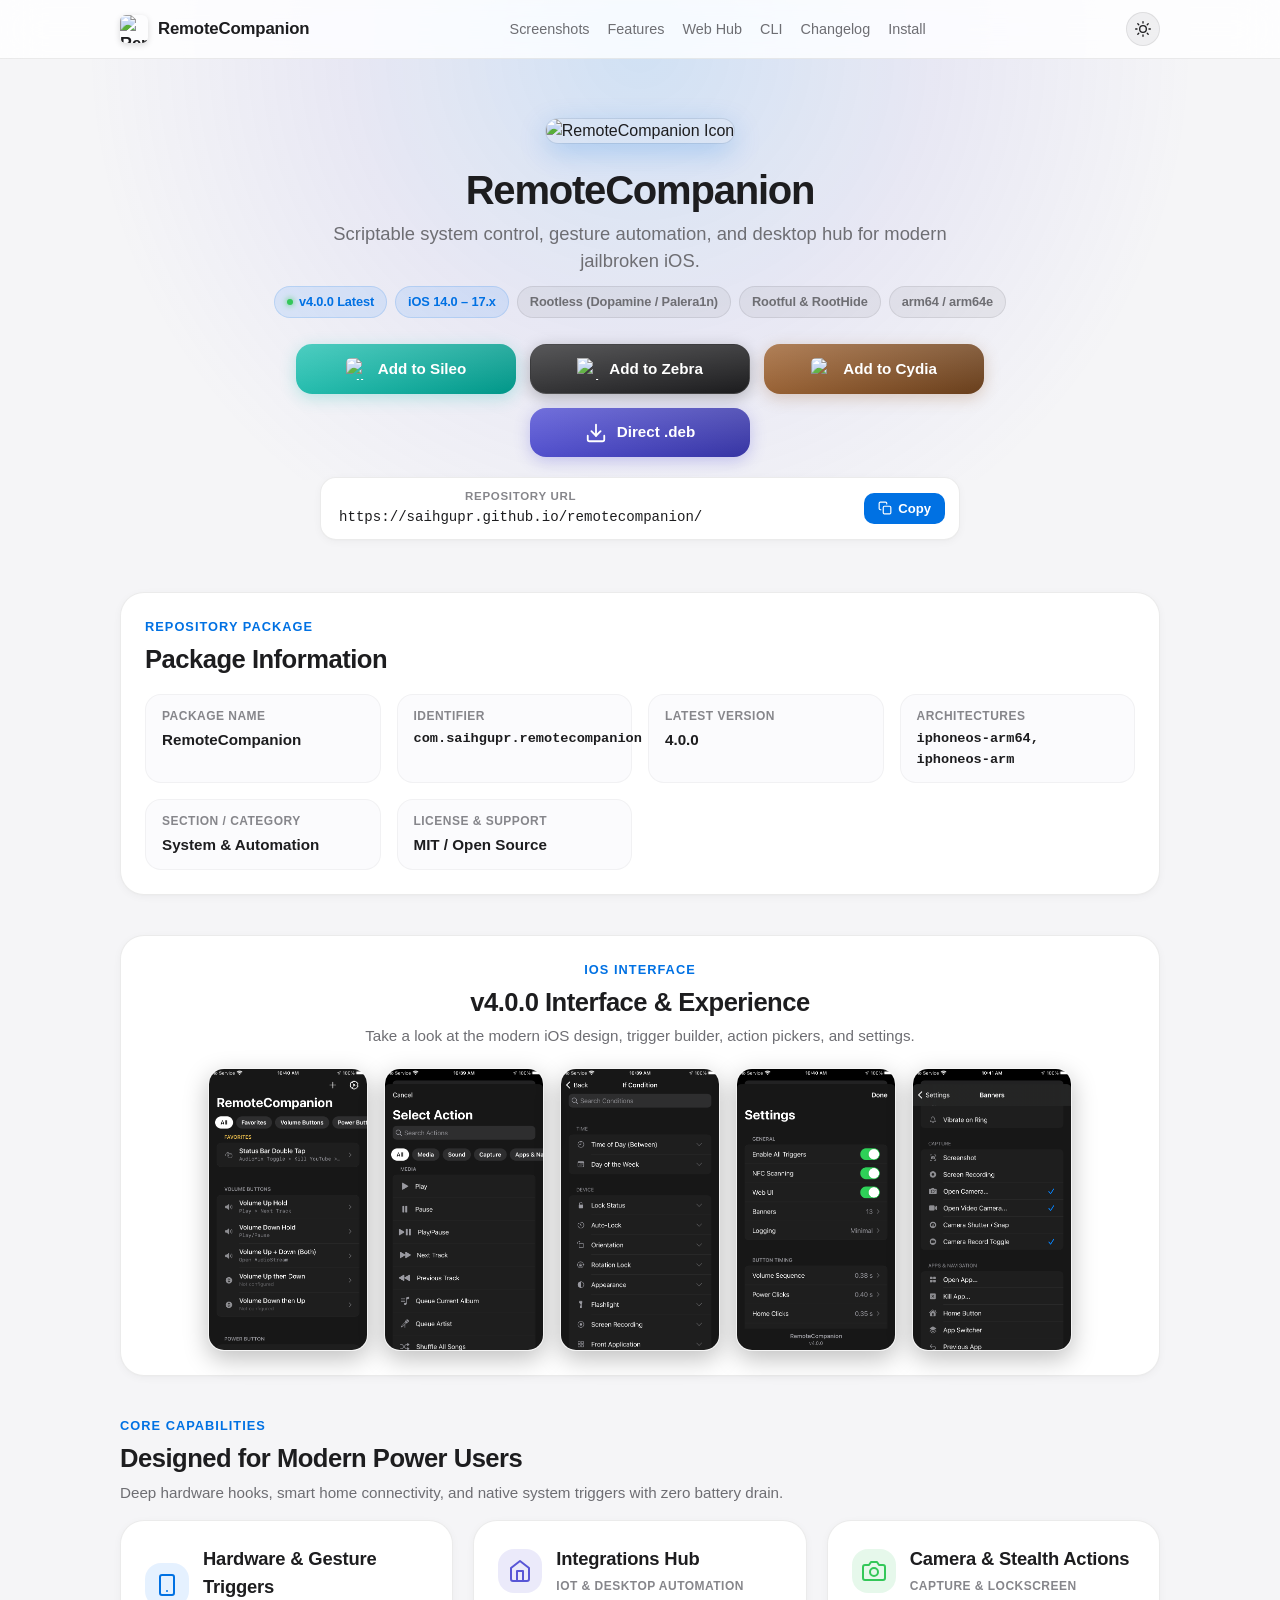
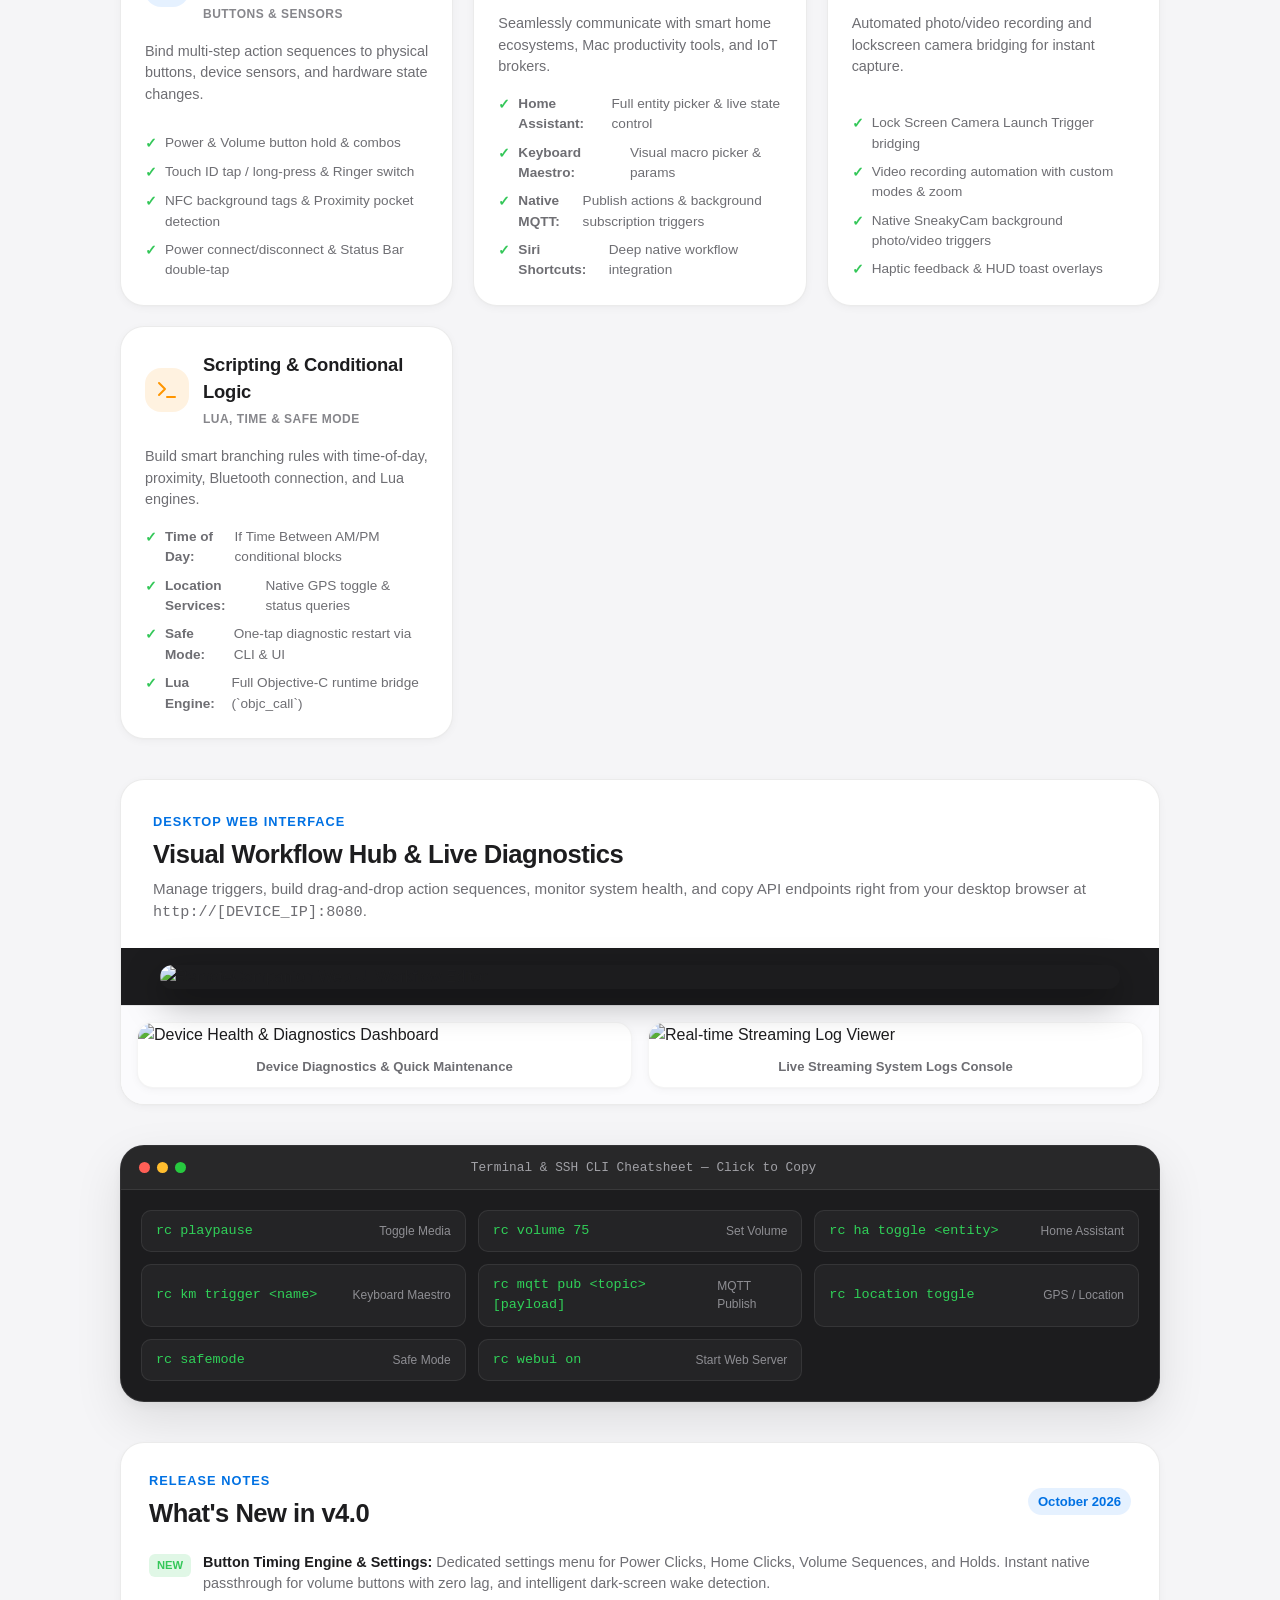
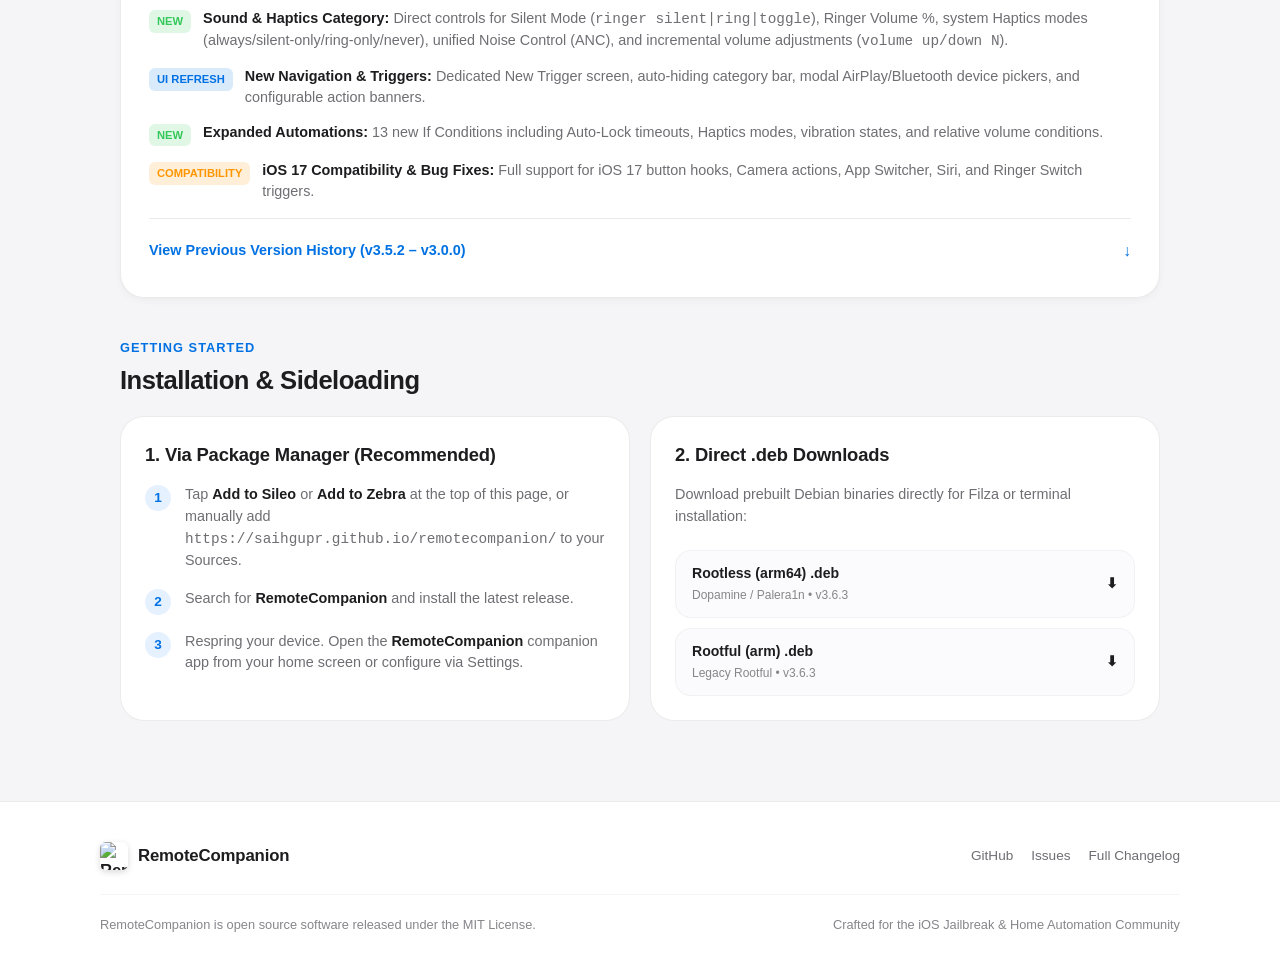
==== commit 8678a9ef: "Website update images" ====
--- a/docs/index.html
+++ b/docs/index.html
@@ -44,6 +44,7 @@
                 <span>RemoteCompanion</span>
             </a>
             <ul class="nav-links">
+                <li><a href="#screenshots" class="nav-link">Screenshots</a></li>
                 <li><a href="#features" class="nav-link">Features</a></li>
                 <li><a href="#webui" class="nav-link">Web Hub</a></li>
                 <li><a href="#cli" class="nav-link">CLI</a></li>
@@ -159,9 +160,25 @@
                 </div>
             </div>
         </section>
-
-        <!-- Features Showcase -->
-        <section id="features">
+ 
+         <!-- Screenshots Showcase (v4.0.0) -->
+         <section id="screenshots" class="glass-card screenshots-section">
+             <div class="section-title-group">
+                 <div class="section-label">iOS Interface</div>
+                 <h2 class="section-title">v4.0.0 Interface & Experience</h2>
+                 <p class="section-subtitle">Take a look at the modern iOS design, trigger builder, action pickers, and settings.</p>
+             </div>
+             <p align="center" class="screenshots-container">
+                 <img src="images/4.0.0/IMG_2285.PNG" width="160" alt="Main Interface" class="app-screenshot" loading="lazy" />
+                 <img src="images/4.0.0/IMG_2284.PNG" width="160" alt="Action Picker" class="app-screenshot" loading="lazy" />
+                 <img src="images/4.0.0/IMG_2283.PNG" width="160" alt="If Conditions" class="app-screenshot" loading="lazy" />
+                 <img src="images/4.0.0/IMG_2286.PNG" width="160" alt="Settings & Backup" class="app-screenshot" loading="lazy" />
+                 <img src="images/4.0.0/IMG_2287.PNG" width="160" alt="Trigger Config" class="app-screenshot" loading="lazy" />
+             </p>
+         </section>
+ 
+         <!-- Features Showcase -->
+         <section id="features">
             <div class="section-title-group">
                 <div class="section-label">Core Capabilities</div>
                 <h2 class="section-title">Designed for Modern Power Users</h2>
--- a/docs/style.css
+++ b/docs/style.css
@@ -0,0 +1,1205 @@
+:root {
+  --font-sans: -apple-system, BlinkMacSystemFont, "SF Pro Display", "SF Pro Text", "Helvetica Neue", Arial, sans-serif;
+  --font-mono: ui-monospace, "SF Mono", Menlo, Monaco, Consolas, "Courier New", monospace;
+
+  /* Color Palette - Light Default */
+  --bg-page: #f5f5f7;
+  --bg-card: #ffffff;
+  --bg-card-secondary: #fbfbfd;
+  --bg-card-hover: #f0f0f4;
+  --bg-glass: rgba(255, 255, 255, 0.82);
+  --bg-badge: rgba(0, 122, 255, 0.1);
+  --bg-badge-secondary: rgba(142, 142, 147, 0.12);
+  --bg-code: #f0f1f5;
+  --bg-terminal: #1c1c1e;
+
+  --text-primary: #1d1d1f;
+  --text-secondary: #6e6e73;
+  --text-tertiary: #86868b;
+  --text-inverse: #ffffff;
+  --text-terminal: #32d74b;
+
+  --border-light: rgba(0, 0, 0, 0.08);
+  --border-subtle: rgba(0, 0, 0, 0.04);
+  --border-focus: rgba(0, 122, 255, 0.5);
+
+  --accent-blue: #0071e3;
+  --accent-blue-hover: #0077ed;
+  --accent-purple: #5856d6;
+  --accent-teal: #30b0c7;
+  --accent-green: #34c759;
+  --accent-orange: #ff9500;
+  --accent-red: #ff3b30;
+
+  --shadow-sm: 0 2px 8px rgba(0, 0, 0, 0.04), 0 1px 2px rgba(0, 0, 0, 0.02);
+  --shadow-md: 0 8px 24px rgba(0, 0, 0, 0.07), 0 2px 6px rgba(0, 0, 0, 0.03);
+  --shadow-lg: 0 18px 48px rgba(0, 0, 0, 0.1), 0 4px 12px rgba(0, 0, 0, 0.05);
+  --shadow-icon: 0 8px 28px rgba(0, 113, 227, 0.25);
+
+  --radius-xs: 6px;
+  --radius-sm: 10px;
+  --radius-md: 16px;
+  --radius-lg: 24px;
+  --radius-xl: 32px;
+  --radius-pill: 9999px;
+
+  --transition-fast: 0.15s cubic-bezier(0.2, 0.8, 0.2, 1);
+  --transition-normal: 0.25s cubic-bezier(0.16, 1, 0.3, 1);
+  --transition-spring: 0.4s cubic-bezier(0.175, 0.885, 0.32, 1.275);
+}
+
+@media (prefers-color-scheme: dark) {
+  :root {
+    --bg-page: #000000;
+    --bg-card: #161618;
+    --bg-card-secondary: #1c1c1e;
+    --bg-card-hover: #242428;
+    --bg-glass: rgba(22, 22, 24, 0.82);
+    --bg-badge: rgba(10, 132, 255, 0.18);
+    --bg-badge-secondary: rgba(142, 142, 147, 0.18);
+    --bg-code: #1c1c1e;
+    --bg-terminal: #0a0a0c;
+
+    --text-primary: #f5f5f7;
+    --text-secondary: #a1a1a6;
+    --text-tertiary: #6e6e73;
+    --text-inverse: #000000;
+    --text-terminal: #30d158;
+
+    --border-light: rgba(255, 255, 255, 0.12);
+    --border-subtle: rgba(255, 255, 255, 0.06);
+    --border-focus: rgba(10, 132, 255, 0.6);
+
+    --accent-blue: #2997ff;
+    --accent-blue-hover: #40a9ff;
+    --accent-purple: #7d7aff;
+    --accent-teal: #4cd9e8;
+    --accent-green: #30d158;
+    --accent-orange: #ff9f0a;
+    --accent-red: #ff453a;
+
+    --shadow-sm: 0 2px 8px rgba(0, 0, 0, 0.3);
+    --shadow-md: 0 8px 24px rgba(0, 0, 0, 0.4);
+    --shadow-lg: 0 18px 48px rgba(0, 0, 0, 0.6);
+    --shadow-icon: 0 8px 32px rgba(41, 151, 255, 0.35);
+  }
+}
+
+/* Explicit theme classes if toggled */
+body[data-theme="light"] {
+  --bg-page: #f5f5f7;
+  --bg-card: #ffffff;
+  --bg-card-secondary: #fbfbfd;
+  --bg-card-hover: #f0f0f4;
+  --bg-glass: rgba(255, 255, 255, 0.82);
+  --bg-badge: rgba(0, 122, 255, 0.1);
+  --bg-badge-secondary: rgba(142, 142, 147, 0.12);
+  --bg-code: #f0f1f5;
+  --bg-terminal: #1c1c1e;
+  --text-primary: #1d1d1f;
+  --text-secondary: #6e6e73;
+  --text-tertiary: #86868b;
+  --text-inverse: #ffffff;
+  --border-light: rgba(0, 0, 0, 0.08);
+  --border-subtle: rgba(0, 0, 0, 0.04);
+  --accent-blue: #0071e3;
+  --accent-blue-hover: #0077ed;
+  --shadow-sm: 0 2px 8px rgba(0, 0, 0, 0.04);
+  --shadow-md: 0 8px 24px rgba(0, 0, 0, 0.07);
+  --shadow-lg: 0 18px 48px rgba(0, 0, 0, 0.1);
+  --shadow-icon: 0 8px 28px rgba(0, 113, 227, 0.25);
+}
+
+body[data-theme="dark"] {
+  --bg-page: #000000;
+  --bg-card: #161618;
+  --bg-card-secondary: #1c1c1e;
+  --bg-card-hover: #242428;
+  --bg-glass: rgba(22, 22, 24, 0.82);
+  --bg-badge: rgba(10, 132, 255, 0.18);
+  --bg-badge-secondary: rgba(142, 142, 147, 0.18);
+  --bg-code: #1c1c1e;
+  --bg-terminal: #0a0a0c;
+  --text-primary: #f5f5f7;
+  --text-secondary: #a1a1a6;
+  --text-tertiary: #6e6e73;
+  --text-inverse: #000000;
+  --border-light: rgba(255, 255, 255, 0.12);
+  --border-subtle: rgba(255, 255, 255, 0.06);
+  --accent-blue: #2997ff;
+  --accent-blue-hover: #40a9ff;
+  --shadow-sm: 0 2px 8px rgba(0, 0, 0, 0.3);
+  --shadow-md: 0 8px 24px rgba(0, 0, 0, 0.4);
+  --shadow-lg: 0 18px 48px rgba(0, 0, 0, 0.6);
+  --shadow-icon: 0 8px 32px rgba(41, 151, 255, 0.35);
+}
+
+/* Base Styles */
+* {
+  box-sizing: border-box;
+  margin: 0;
+  padding: 0;
+  -webkit-tap-highlight-color: transparent;
+}
+
+html {
+  font-family: var(--font-sans);
+  background-color: var(--bg-page);
+  color: var(--text-primary);
+  line-height: 1.5;
+  -webkit-font-smoothing: antialiased;
+  -moz-osx-font-smoothing: grayscale;
+  text-rendering: optimizeLegibility;
+  scroll-behavior: smooth;
+}
+
+body {
+  min-height: 100vh;
+  display: flex;
+  flex-direction: column;
+  background-color: var(--bg-page);
+  color: var(--text-primary);
+  overflow-x: hidden;
+}
+
+/* Background Ambient Glow */
+.ambient-glow {
+  position: fixed;
+  top: 0;
+  left: 50%;
+  transform: translateX(-50%);
+  width: 100vw;
+  max-width: 1200px;
+  height: 480px;
+  background: radial-gradient(circle at 50% 10%, rgba(0, 113, 227, 0.15) 0%, rgba(88, 86, 214, 0.08) 40%, rgba(0, 0, 0, 0) 75%);
+  pointer-events: none;
+  z-index: 0;
+}
+
+/* Navigation Bar */
+.nav-header {
+  position: sticky;
+  top: 0;
+  z-index: 100;
+  background: var(--bg-glass);
+  backdrop-filter: blur(20px) saturate(180%);
+  -webkit-backdrop-filter: blur(20px) saturate(180%);
+  border-bottom: 1px solid var(--border-light);
+  transition: background-color var(--transition-normal);
+}
+
+.nav-container {
+  max-width: 1080px;
+  margin: 0 auto;
+  padding: 12px 20px;
+  display: flex;
+  align-items: center;
+  justify-content: space-between;
+}
+
+.nav-brand {
+  display: flex;
+  align-items: center;
+  gap: 10px;
+  text-decoration: none;
+  color: var(--text-primary);
+  font-weight: 600;
+  font-size: 1.05rem;
+  letter-spacing: -0.01em;
+}
+
+.nav-logo {
+  width: 28px;
+  height: 28px;
+  border-radius: var(--radius-xs);
+  box-shadow: 0 2px 6px rgba(0, 0, 0, 0.15);
+}
+
+.nav-links {
+  display: flex;
+  align-items: center;
+  gap: 18px;
+  list-style: none;
+}
+
+.nav-link {
+  text-decoration: none;
+  color: var(--text-secondary);
+  font-size: 0.9rem;
+  font-weight: 500;
+  transition: color var(--transition-fast);
+}
+
+.nav-link:hover {
+  color: var(--accent-blue);
+}
+
+.nav-actions {
+  display: flex;
+  align-items: center;
+  gap: 10px;
+}
+
+.theme-toggle-btn {
+  background: var(--bg-badge-secondary);
+  border: 1px solid var(--border-light);
+  color: var(--text-primary);
+  width: 34px;
+  height: 34px;
+  border-radius: var(--radius-pill);
+  display: flex;
+  align-items: center;
+  justify-content: center;
+  cursor: pointer;
+  transition: all var(--transition-fast);
+}
+
+.theme-toggle-btn:hover {
+  background: var(--bg-card-hover);
+  transform: scale(1.05);
+}
+
+/* Layout Container */
+.page-container {
+  position: relative;
+  z-index: 1;
+  max-width: 1080px;
+  margin: 0 auto;
+  padding: 36px 20px 80px;
+  display: flex;
+  flex-direction: column;
+  gap: 40px;
+}
+
+/* Hero Section */
+.hero-section {
+  text-align: center;
+  padding: 24px 0 12px;
+  display: flex;
+  flex-direction: column;
+  align-items: center;
+  gap: 20px;
+}
+
+.hero-icon-wrapper {
+  position: relative;
+  display: inline-block;
+  margin-bottom: 4px;
+}
+
+.hero-app-icon {
+  width: 112px;
+  height: 112px;
+  border-radius: 26px;
+  box-shadow: var(--shadow-icon), 0 0 0 1px var(--border-light);
+  object-fit: cover;
+  transition: transform var(--transition-spring);
+}
+
+.hero-app-icon:hover {
+  transform: scale(1.04) translateY(-2px);
+}
+
+.hero-title-group {
+  display: flex;
+  flex-direction: column;
+  align-items: center;
+  gap: 8px;
+}
+
+.hero-title {
+  font-size: 2.5rem;
+  font-weight: 700;
+  letter-spacing: -0.03em;
+  color: var(--text-primary);
+  line-height: 1.15;
+}
+
+.hero-tagline {
+  font-size: 1.15rem;
+  color: var(--text-secondary);
+  max-width: 640px;
+  font-weight: 400;
+  line-height: 1.45;
+}
+
+/* Compatibility Badges */
+.badge-group {
+  display: flex;
+  flex-wrap: wrap;
+  align-items: center;
+  justify-content: center;
+  gap: 8px;
+  margin-top: 4px;
+}
+
+.compat-badge {
+  display: inline-flex;
+  align-items: center;
+  gap: 6px;
+  padding: 5px 12px;
+  border-radius: var(--radius-pill);
+  font-size: 0.8rem;
+  font-weight: 600;
+  letter-spacing: -0.01em;
+  background: var(--bg-badge);
+  color: var(--accent-blue);
+  border: 1px solid rgba(0, 113, 227, 0.15);
+  transition: transform var(--transition-fast);
+}
+
+.compat-badge.secondary {
+  background: var(--bg-badge-secondary);
+  color: var(--text-secondary);
+  border-color: var(--border-light);
+}
+
+.compat-badge:hover {
+  transform: translateY(-1px);
+}
+
+.badge-dot {
+  width: 6px;
+  height: 6px;
+  border-radius: 50%;
+  background-color: var(--accent-green);
+  box-shadow: 0 0 6px var(--accent-green);
+}
+
+/* Manager Action Buttons (Sileo, Zebra, Cydia) */
+.package-actions {
+  display: flex;
+  flex-wrap: wrap;
+  justify-content: center;
+  gap: 14px;
+  width: 100%;
+  max-width: 720px;
+  margin-top: 6px;
+}
+
+.btn-pm {
+  flex: 1 1 200px;
+  max-width: 220px;
+  display: inline-flex;
+  align-items: center;
+  justify-content: center;
+  gap: 10px;
+  padding: 13px 20px;
+  border-radius: var(--radius-md);
+  font-size: 0.95rem;
+  font-weight: 600;
+  text-decoration: none;
+  color: #ffffff;
+  box-shadow: var(--shadow-sm);
+  transition: all var(--transition-spring);
+  position: relative;
+  overflow: hidden;
+}
+
+.btn-pm::after {
+  content: "";
+  position: absolute;
+  top: 0;
+  left: 0;
+  right: 0;
+  bottom: 0;
+  background: linear-gradient(to bottom, rgba(255, 255, 255, 0.15), rgba(255, 255, 255, 0));
+  pointer-events: none;
+}
+
+.btn-pm:hover {
+  transform: translateY(-2px);
+  box-shadow: var(--shadow-md);
+  filter: brightness(1.08);
+}
+
+.btn-pm:active {
+  transform: scale(0.98) translateY(0);
+}
+
+.btn-sileo {
+  background: linear-gradient(135deg, #2ec5b6 0%, #009688 100%);
+  box-shadow: 0 4px 16px rgba(46, 197, 182, 0.3);
+}
+
+.btn-zebra {
+  background: linear-gradient(135deg, #3a3a3c 0%, #1c1c1e 100%);
+  border: 1px solid rgba(255, 255, 255, 0.12);
+  box-shadow: 0 4px 16px rgba(0, 0, 0, 0.25);
+}
+
+.btn-cydia {
+  background: linear-gradient(135deg, #a36a3b 0%, #683e1b 100%);
+  box-shadow: 0 4px 16px rgba(163, 106, 59, 0.3);
+}
+
+.btn-releases {
+  background: linear-gradient(135deg, #5856d6 0%, #3634a3 100%);
+  box-shadow: 0 4px 16px rgba(88, 86, 214, 0.3);
+}
+
+.pm-icon {
+  width: 22px;
+  height: 22px;
+  flex-shrink: 0;
+  object-fit: contain;
+  display: block;
+}
+
+.pm-icon-img {
+  border-radius: 5px;
+}
+
+/* 1-Click Repo URL Box */
+.repo-url-card {
+  width: 100%;
+  max-width: 640px;
+  background: var(--bg-card);
+  border: 1px solid var(--border-light);
+  border-radius: var(--radius-md);
+  padding: 10px 14px 10px 18px;
+  display: flex;
+  align-items: center;
+  justify-content: space-between;
+  gap: 12px;
+  box-shadow: var(--shadow-sm);
+  transition: all var(--transition-fast);
+}
+
+.repo-url-card:focus-within,
+.repo-url-card:hover {
+  border-color: var(--border-focus);
+  box-shadow: var(--shadow-md);
+}
+
+.repo-url-text {
+  font-family: var(--font-mono);
+  font-size: 0.88rem;
+  color: var(--text-primary);
+  user-select: all;
+  word-break: break-all;
+  text-align: left;
+}
+
+.repo-url-label {
+  font-size: 0.72rem;
+  text-transform: uppercase;
+  letter-spacing: 0.06em;
+  color: var(--text-tertiary);
+  font-weight: 600;
+  margin-bottom: 2px;
+}
+
+.repo-url-info {
+  display: flex;
+  flex-direction: column;
+  overflow: hidden;
+}
+
+.btn-copy {
+  display: inline-flex;
+  align-items: center;
+  gap: 6px;
+  background: var(--accent-blue);
+  color: #ffffff;
+  border: none;
+  padding: 8px 14px;
+  border-radius: var(--radius-sm);
+  font-size: 0.82rem;
+  font-weight: 600;
+  cursor: pointer;
+  flex-shrink: 0;
+  transition: all var(--transition-fast);
+}
+
+.btn-copy:hover {
+  background: var(--accent-blue-hover);
+  transform: scale(1.03);
+}
+
+.btn-copy:active {
+  transform: scale(0.96);
+}
+
+.btn-copy.copied {
+  background: var(--accent-green);
+}
+
+/* Card & Section System */
+.section-title-group {
+  margin-bottom: 16px;
+}
+
+.section-label {
+  font-size: 0.8rem;
+  text-transform: uppercase;
+  letter-spacing: 0.08em;
+  color: var(--accent-blue);
+  font-weight: 700;
+  margin-bottom: 4px;
+}
+
+.section-title {
+  font-size: 1.6rem;
+  font-weight: 700;
+  letter-spacing: -0.02em;
+  color: var(--text-primary);
+}
+
+.section-subtitle {
+  font-size: 0.95rem;
+  color: var(--text-secondary);
+  margin-top: 4px;
+}
+
+.glass-card {
+  background: var(--bg-card);
+  border: 1px solid var(--border-light);
+  border-radius: var(--radius-lg);
+  padding: 24px;
+  box-shadow: var(--shadow-sm);
+  transition: all var(--transition-normal);
+}
+
+.glass-card:hover {
+  border-color: rgba(0, 113, 227, 0.25);
+  box-shadow: var(--shadow-md);
+}
+
+/* Package Metadata Grid */
+.meta-grid {
+  display: grid;
+  grid-template-columns: repeat(auto-fit, minmax(200px, 1fr));
+  gap: 16px;
+}
+
+.meta-item {
+  padding: 12px 16px;
+  background: var(--bg-card-secondary);
+  border: 1px solid var(--border-subtle);
+  border-radius: var(--radius-md);
+  display: flex;
+  flex-direction: column;
+  gap: 4px;
+}
+
+.meta-label {
+  font-size: 0.75rem;
+  text-transform: uppercase;
+  letter-spacing: 0.04em;
+  color: var(--text-tertiary);
+  font-weight: 600;
+}
+
+.meta-value {
+  font-size: 0.95rem;
+  font-weight: 600;
+  color: var(--text-primary);
+}
+
+.meta-value.mono {
+  font-family: var(--font-mono);
+  font-size: 0.85rem;
+}
+
+/* Feature Grid Cards */
+.features-grid {
+  display: grid;
+  grid-template-columns: repeat(auto-fit, minmax(300px, 1fr));
+  gap: 20px;
+}
+
+.feature-card {
+  background: var(--bg-card);
+  border: 1px solid var(--border-light);
+  border-radius: var(--radius-lg);
+  padding: 24px;
+  display: flex;
+  flex-direction: column;
+  gap: 16px;
+  box-shadow: var(--shadow-sm);
+  transition: all var(--transition-normal);
+}
+
+.feature-card:hover {
+  transform: translateY(-3px);
+  border-color: rgba(0, 113, 227, 0.3);
+  box-shadow: var(--shadow-md);
+}
+
+.feature-header {
+  display: flex;
+  align-items: center;
+  gap: 14px;
+}
+
+.feature-icon-box {
+  width: 44px;
+  height: 44px;
+  border-radius: var(--radius-md);
+  display: flex;
+  align-items: center;
+  justify-content: center;
+  background: var(--bg-badge);
+  color: var(--accent-blue);
+  flex-shrink: 0;
+}
+
+.feature-icon-box.purple {
+  background: rgba(88, 86, 214, 0.12);
+  color: var(--accent-purple);
+}
+
+.feature-icon-box.green {
+  background: rgba(52, 199, 89, 0.12);
+  color: var(--accent-green);
+}
+
+.feature-icon-box.orange {
+  background: rgba(255, 149, 0, 0.12);
+  color: var(--accent-orange);
+}
+
+.feature-icon-box.teal {
+  background: rgba(48, 176, 199, 0.12);
+  color: var(--accent-teal);
+}
+
+.feature-title {
+  font-size: 1.15rem;
+  font-weight: 700;
+  letter-spacing: -0.01em;
+  color: var(--text-primary);
+}
+
+.feature-desc {
+  font-size: 0.9rem;
+  color: var(--text-secondary);
+  line-height: 1.5;
+}
+
+.feature-list {
+  list-style: none;
+  display: flex;
+  flex-direction: column;
+  gap: 8px;
+  margin-top: auto;
+}
+
+.feature-list-item {
+  display: flex;
+  align-items: flex-start;
+  gap: 8px;
+  font-size: 0.85rem;
+  color: var(--text-secondary);
+}
+
+.feature-check {
+  color: var(--accent-green);
+  font-weight: bold;
+  flex-shrink: 0;
+  margin-top: 1px;
+}
+
+/* Web UI Showcase Card */
+.showcase-banner {
+  background: var(--bg-card);
+  border: 1px solid var(--border-light);
+  border-radius: var(--radius-lg);
+  overflow: hidden;
+  display: flex;
+  flex-direction: column;
+  box-shadow: var(--shadow-sm);
+  transition: all var(--transition-normal);
+}
+
+.showcase-banner:hover {
+  box-shadow: var(--shadow-lg);
+  border-color: rgba(0, 113, 227, 0.25);
+}
+
+.showcase-content {
+  padding: 32px 32px 24px;
+}
+
+.showcase-image-wrapper {
+  background: var(--bg-terminal);
+  border-top: 1px solid var(--border-light);
+  padding: 16px;
+  display: flex;
+  justify-content: center;
+  align-items: center;
+  position: relative;
+}
+
+.showcase-img {
+  width: 100%;
+  max-width: 960px;
+  border-radius: var(--radius-md);
+  box-shadow: 0 12px 36px rgba(0, 0, 0, 0.4);
+  display: block;
+}
+
+.gallery-grid {
+  display: grid;
+  grid-template-columns: repeat(auto-fit, minmax(280px, 1fr));
+  gap: 16px;
+  padding: 16px;
+  background: var(--bg-card-secondary);
+  border-top: 1px solid var(--border-light);
+}
+
+.gallery-item {
+  border-radius: var(--radius-md);
+  overflow: hidden;
+  background: var(--bg-card);
+  border: 1px solid var(--border-subtle);
+  box-shadow: var(--shadow-sm);
+}
+
+.gallery-item img {
+  width: 100%;
+  height: auto;
+  display: block;
+  object-fit: cover;
+}
+
+.gallery-caption {
+  padding: 10px 14px;
+  font-size: 0.82rem;
+  font-weight: 600;
+  color: var(--text-secondary);
+  text-align: center;
+}
+
+/* Screenshots Showcase (v4.0.0) */
+.screenshots-section {
+  text-align: center;
+}
+
+.screenshots-container {
+  display: flex;
+  flex-wrap: wrap;
+  justify-content: center;
+  align-items: center;
+  gap: 16px;
+  margin-top: 20px;
+}
+
+.screenshots-container img,
+.app-screenshot {
+  width: 160px;
+  max-width: 100%;
+  height: auto;
+  border-radius: var(--radius-md);
+  border: 1px solid var(--border-subtle);
+  box-shadow: 0 8px 24px rgba(0, 0, 0, 0.25);
+  transition: transform var(--transition-fast), box-shadow var(--transition-fast);
+}
+
+.screenshots-container img:hover,
+.app-screenshot:hover {
+  transform: translateY(-4px);
+  box-shadow: 0 12px 30px rgba(0, 113, 227, 0.25);
+}
+
+/* CLI & Cheatsheet Terminal Card */
+.terminal-card {
+  background: var(--bg-terminal);
+  border: 1px solid rgba(255, 255, 255, 0.1);
+  border-radius: var(--radius-lg);
+  overflow: hidden;
+  box-shadow: var(--shadow-lg);
+}
+
+.terminal-header {
+  background: rgba(255, 255, 255, 0.05);
+  padding: 12px 18px;
+  display: flex;
+  align-items: center;
+  justify-content: space-between;
+  border-bottom: 1px solid rgba(255, 255, 255, 0.08);
+}
+
+.terminal-dots {
+  display: flex;
+  gap: 7px;
+}
+
+.terminal-dot {
+  width: 11px;
+  height: 11px;
+  border-radius: 50%;
+}
+
+.dot-red { background: #ff5f56; }
+.dot-yellow { background: #ffbd2e; }
+.dot-green { background: #27c93f; }
+
+.terminal-title {
+  color: #a1a1a6;
+  font-size: 0.8rem;
+  font-family: var(--font-mono);
+  font-weight: 500;
+}
+
+.cli-command-grid {
+  padding: 20px;
+  display: grid;
+  grid-template-columns: repeat(auto-fit, minmax(260px, 1fr));
+  gap: 12px;
+}
+
+.cli-chip {
+  background: rgba(255, 255, 255, 0.04);
+  border: 1px solid rgba(255, 255, 255, 0.08);
+  border-radius: var(--radius-sm);
+  padding: 10px 14px;
+  display: flex;
+  align-items: center;
+  justify-content: space-between;
+  gap: 10px;
+  cursor: pointer;
+  transition: all var(--transition-fast);
+}
+
+.cli-chip:hover {
+  background: rgba(255, 255, 255, 0.08);
+  border-color: rgba(41, 151, 255, 0.4);
+  transform: translateY(-1px);
+}
+
+.cli-code {
+  font-family: var(--font-mono);
+  font-size: 0.84rem;
+  color: #30d158;
+}
+
+.cli-desc {
+  font-size: 0.75rem;
+  color: #8e8e93;
+}
+
+/* Changelog Accordion */
+.changelog-card {
+  background: var(--bg-card);
+  border: 1px solid var(--border-light);
+  border-radius: var(--radius-lg);
+  padding: 28px;
+  box-shadow: var(--shadow-sm);
+}
+
+.version-badge {
+  display: inline-flex;
+  align-items: center;
+  gap: 6px;
+  background: var(--bg-badge);
+  color: var(--accent-blue);
+  padding: 4px 10px;
+  border-radius: var(--radius-pill);
+  font-size: 0.82rem;
+  font-weight: 700;
+}
+
+.changelog-header {
+  display: flex;
+  align-items: center;
+  justify-content: space-between;
+  margin-bottom: 20px;
+}
+
+.changelog-list {
+  display: flex;
+  flex-direction: column;
+  gap: 14px;
+}
+
+.changelog-item {
+  display: flex;
+  gap: 12px;
+  align-items: flex-start;
+}
+
+.changelog-tag {
+  font-size: 0.7rem;
+  font-weight: 700;
+  text-transform: uppercase;
+  padding: 3px 8px;
+  border-radius: var(--radius-xs);
+  flex-shrink: 0;
+  margin-top: 2px;
+}
+
+.tag-new {
+  background: rgba(52, 199, 89, 0.15);
+  color: var(--accent-green);
+}
+
+.tag-improved {
+  background: rgba(0, 113, 227, 0.15);
+  color: var(--accent-blue);
+}
+
+.tag-fix {
+  background: rgba(255, 149, 0, 0.15);
+  color: var(--accent-orange);
+}
+
+.changelog-text {
+  font-size: 0.9rem;
+  color: var(--text-secondary);
+  line-height: 1.45;
+}
+
+.changelog-text strong {
+  color: var(--text-primary);
+}
+
+/* Expandable Details */
+details.history-accordion {
+  margin-top: 16px;
+  border-top: 1px solid var(--border-light);
+  padding-top: 14px;
+}
+
+details.history-accordion summary {
+  cursor: pointer;
+  font-size: 0.9rem;
+  font-weight: 600;
+  color: var(--accent-blue);
+  list-style: none;
+  display: flex;
+  align-items: center;
+  justify-content: space-between;
+  padding: 6px 0;
+  user-select: none;
+}
+
+details.history-accordion summary::-webkit-details-marker {
+  display: none;
+}
+
+details.history-accordion summary::after {
+  content: "↓";
+  font-size: 1rem;
+  transition: transform var(--transition-fast);
+}
+
+details.history-accordion[open] summary::after {
+  transform: rotate(180deg);
+}
+
+.history-content {
+  margin-top: 16px;
+  display: flex;
+  flex-direction: column;
+  gap: 18px;
+}
+
+/* Downloads & Installation Steps */
+.install-grid {
+  display: grid;
+  grid-template-columns: repeat(auto-fit, minmax(280px, 1fr));
+  gap: 20px;
+}
+
+.install-card {
+  background: var(--bg-card);
+  border: 1px solid var(--border-light);
+  border-radius: var(--radius-lg);
+  padding: 24px;
+  display: flex;
+  flex-direction: column;
+  gap: 16px;
+}
+
+.step-item {
+  display: flex;
+  gap: 14px;
+  align-items: flex-start;
+}
+
+.step-num {
+  width: 26px;
+  height: 26px;
+  border-radius: 50%;
+  background: var(--bg-badge);
+  color: var(--accent-blue);
+  font-weight: 700;
+  font-size: 0.85rem;
+  display: flex;
+  align-items: center;
+  justify-content: center;
+  flex-shrink: 0;
+  margin-top: 1px;
+}
+
+.step-text {
+  font-size: 0.9rem;
+  color: var(--text-secondary);
+}
+
+.step-text strong {
+  color: var(--text-primary);
+}
+
+.direct-downloads {
+  display: flex;
+  flex-direction: column;
+  gap: 10px;
+  margin-top: 6px;
+}
+
+.deb-btn {
+  display: flex;
+  align-items: center;
+  justify-content: space-between;
+  padding: 12px 16px;
+  background: var(--bg-card-secondary);
+  border: 1px solid var(--border-subtle);
+  border-radius: var(--radius-md);
+  text-decoration: none;
+  color: var(--text-primary);
+  font-size: 0.88rem;
+  font-weight: 600;
+  transition: all var(--transition-fast);
+}
+
+.deb-btn:hover {
+  background: var(--bg-card-hover);
+  border-color: var(--border-focus);
+  transform: translateX(3px);
+}
+
+.deb-meta {
+  font-size: 0.75rem;
+  color: var(--text-tertiary);
+  font-weight: 500;
+}
+
+/* Footer */
+.page-footer {
+  margin-top: auto;
+  border-top: 1px solid var(--border-light);
+  background: var(--bg-card);
+  padding: 40px 20px 30px;
+  color: var(--text-secondary);
+  font-size: 0.85rem;
+}
+
+.footer-container {
+  max-width: 1080px;
+  margin: 0 auto;
+  display: flex;
+  flex-direction: column;
+  gap: 24px;
+}
+
+.footer-top {
+  display: flex;
+  flex-wrap: wrap;
+  justify-content: space-between;
+  align-items: center;
+  gap: 20px;
+}
+
+.footer-links {
+  display: flex;
+  flex-wrap: wrap;
+  gap: 18px;
+  list-style: none;
+}
+
+.footer-link {
+  text-decoration: none;
+  color: var(--text-secondary);
+  transition: color var(--transition-fast);
+}
+
+.footer-link:hover {
+  color: var(--accent-blue);
+}
+
+.footer-bottom {
+  display: flex;
+  flex-wrap: wrap;
+  justify-content: space-between;
+  align-items: center;
+  gap: 12px;
+  border-top: 1px solid var(--border-subtle);
+  padding-top: 20px;
+  font-size: 0.8rem;
+  color: var(--text-tertiary);
+}
+
+/* Toast Notification */
+.toast {
+  position: fixed;
+  bottom: 24px;
+  left: 50%;
+  transform: translateX(-50%) translateY(100px);
+  background: rgba(28, 28, 30, 0.95);
+  color: #ffffff;
+  padding: 10px 20px;
+  border-radius: var(--radius-pill);
+  font-size: 0.85rem;
+  font-weight: 600;
+  display: flex;
+  align-items: center;
+  gap: 8px;
+  box-shadow: 0 10px 30px rgba(0, 0, 0, 0.35);
+  border: 1px solid rgba(255, 255, 255, 0.15);
+  backdrop-filter: blur(16px);
+  z-index: 1000;
+  opacity: 0;
+  pointer-events: none;
+  transition: all var(--transition-spring);
+}
+
+.toast.show {
+  transform: translateX(-50%) translateY(0);
+  opacity: 1;
+}
+
+/* Responsive Media Queries */
+@media (max-width: 768px) {
+  .hero-title {
+    font-size: 2rem;
+  }
+  .hero-app-icon {
+    width: 96px;
+    height: 96px;
+    border-radius: 22px;
+  }
+  .page-container {
+    padding: 20px 16px 60px;
+    gap: 32px;
+  }
+  .btn-pm {
+    flex: 1 1 calc(50% - 8px);
+    max-width: none;
+    font-size: 0.88rem;
+    padding: 12px 14px;
+  }
+  .meta-grid {
+    grid-template-columns: 1fr 1fr;
+  }
+  .showcase-content {
+    padding: 20px;
+  }
+}
+
+@media (max-width: 480px) {
+  .nav-links {
+    display: none;
+  }
+  .btn-pm {
+    flex: 1 1 100%;
+  }
+  .meta-grid {
+    grid-template-columns: 1fr;
+  }
+  .cli-command-grid {
+    grid-template-columns: 1fr;
+  }
+}
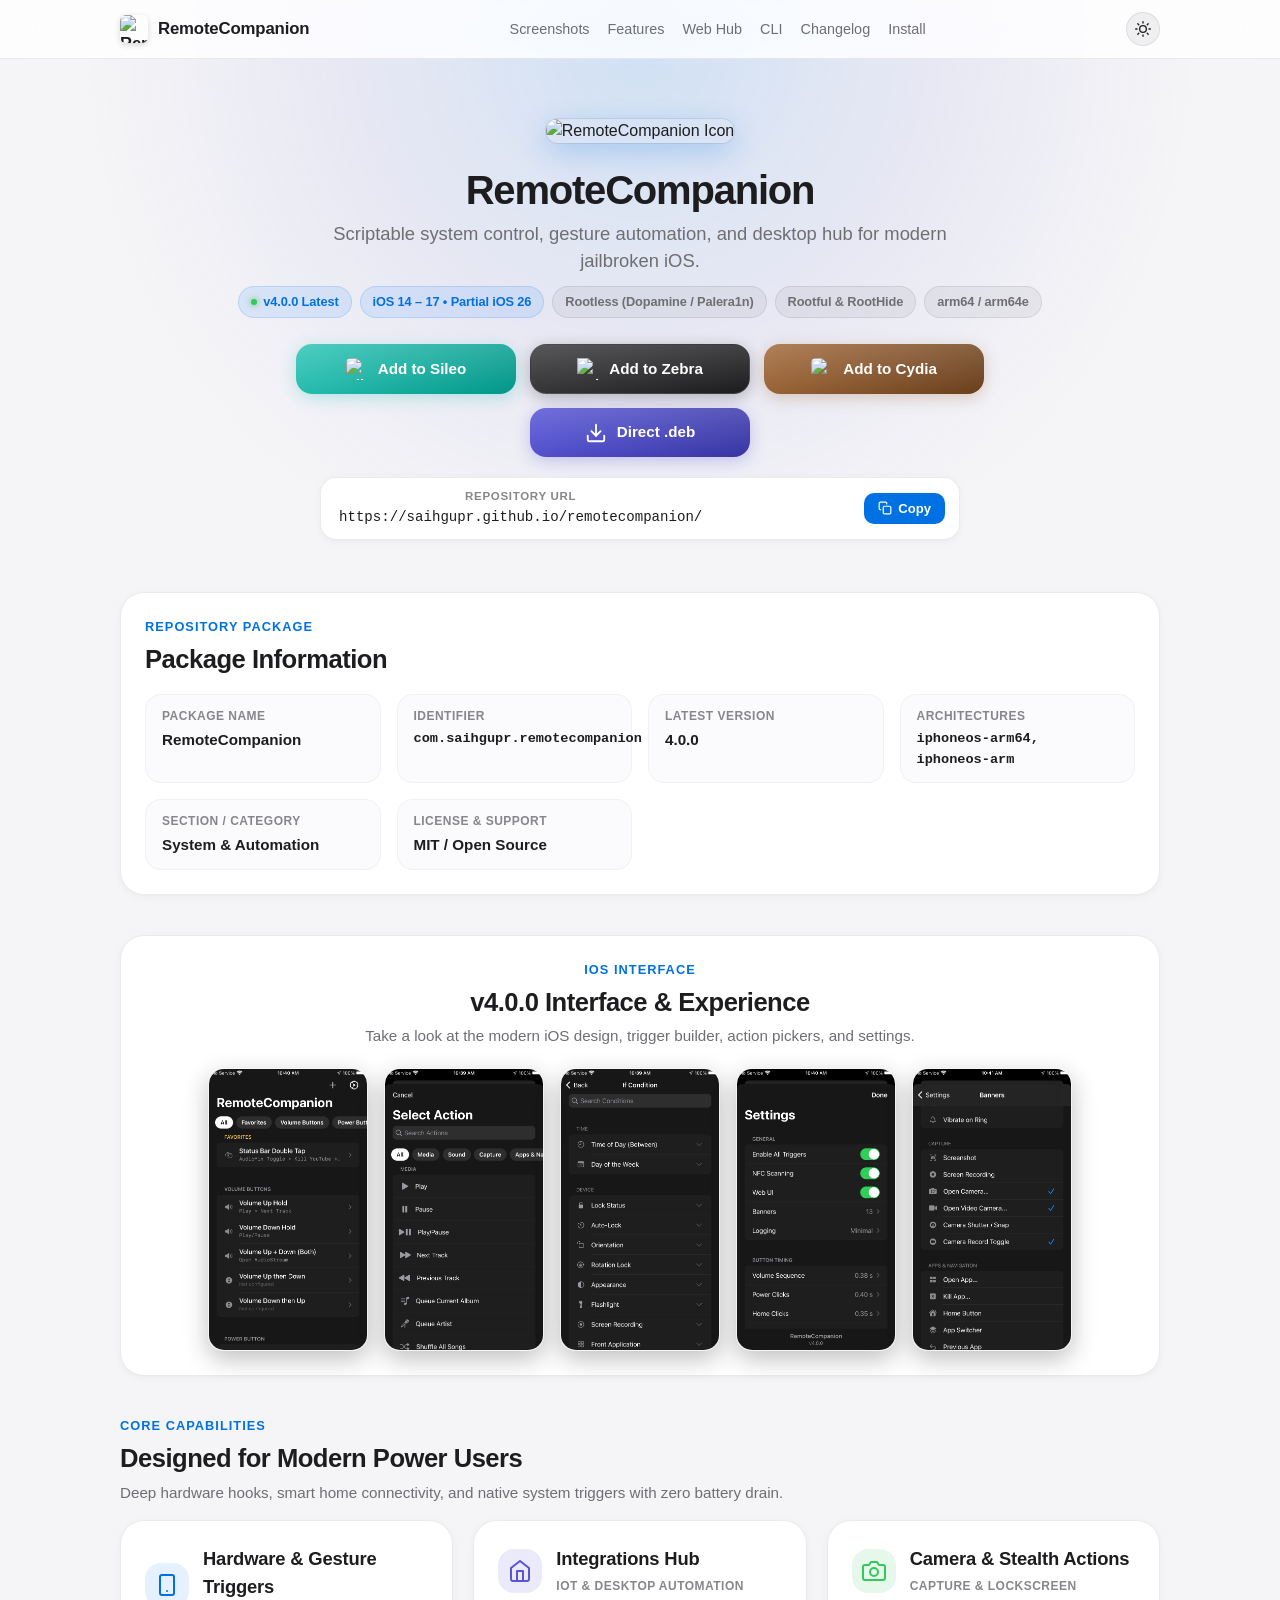
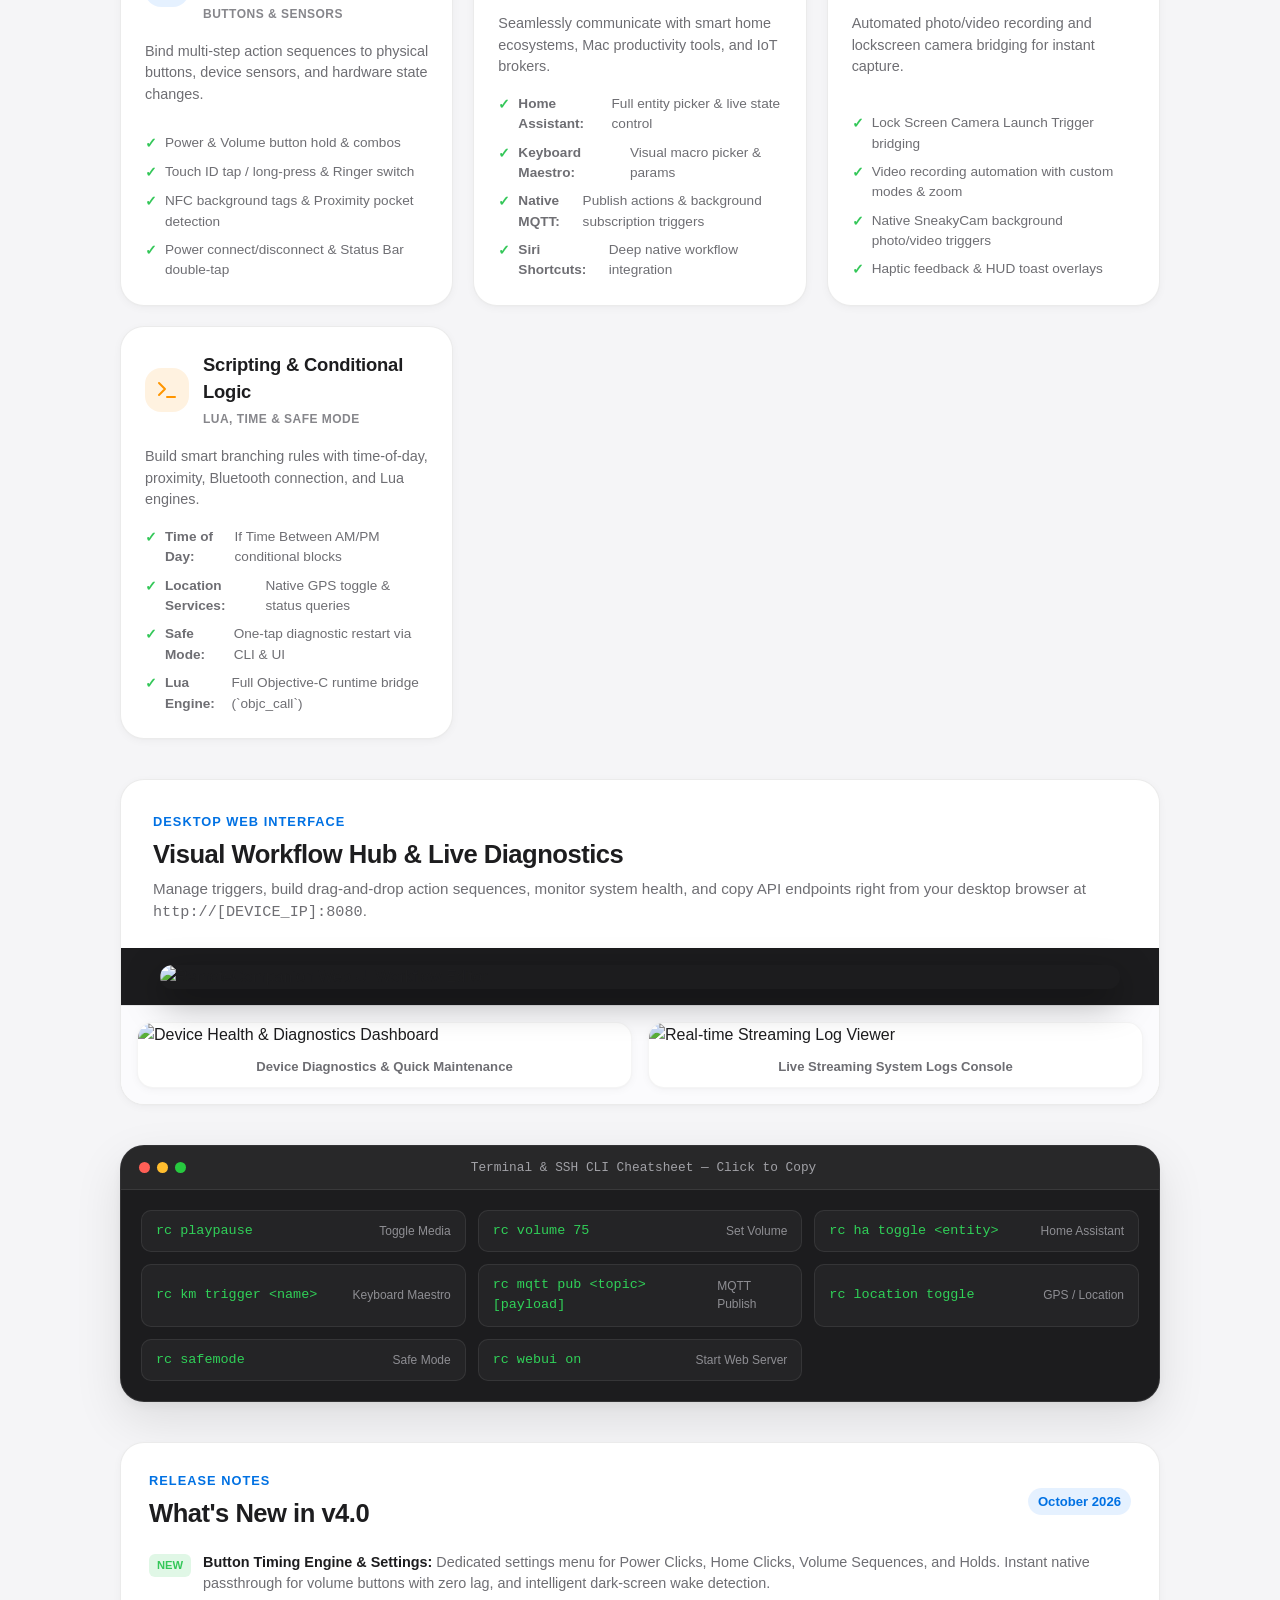
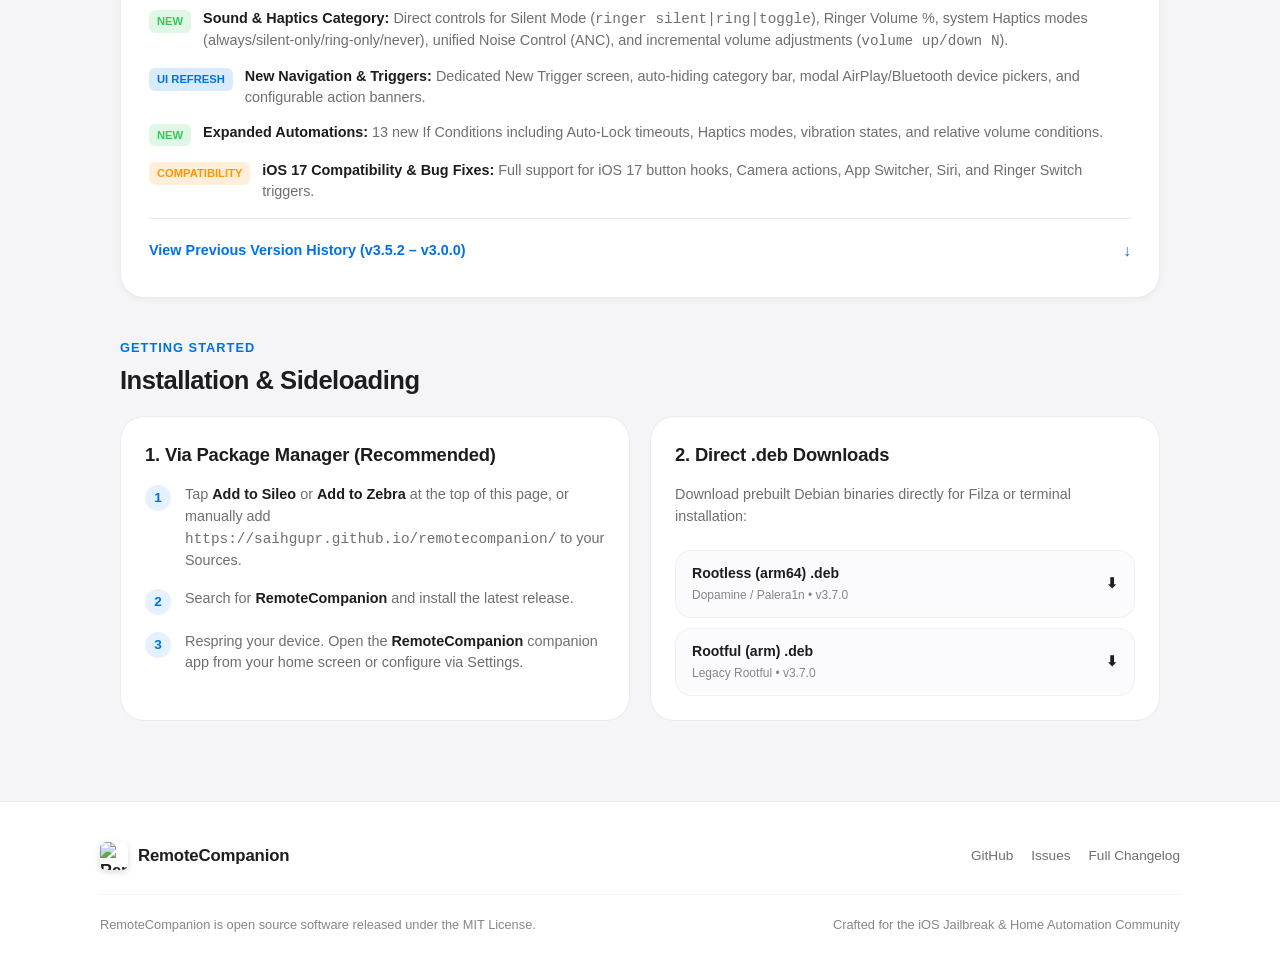
==== commit 15dadd32: "Prep for 4.0.0" ====
--- a/docs/index.html
+++ b/docs/index.html
@@ -6,7 +6,7 @@
     <title>RemoteCompanion — Modern iOS Automation & Jailbreak Repo</title>
     
     <!-- SEO & Metadata -->
-    <meta name="description" content="Official repository for RemoteCompanion: Scriptable system control, gesture automation, and desktop hub for modern jailbroken iOS (iOS 14.0–16.x).">
+    <meta name="description" content="Official repository for RemoteCompanion: Scriptable system control, gesture automation, and desktop hub for modern jailbroken iOS (iOS 14–17, partial iOS 26 support).">
     <meta name="keywords" content="RemoteCompanion, iOS, Jailbreak, Sileo, Zebra, Cydia, Dopamine, Palera1n, Rootless, RootHide, Tweaks, Automation, Home Assistant, Keyboard Maestro, MQTT">
     <meta name="author" content="saihgupr">
     <meta name="theme-color" content="#0071e3" media="(prefers-color-scheme: light)">
@@ -16,7 +16,7 @@
     <meta property="og:type" content="website">
     <meta property="og:url" content="https://saihgupr.github.io/remotecompanion/">
     <meta property="og:title" content="RemoteCompanion — iOS Automation & Jailbreak Repo">
-    <meta property="og:description" content="Scriptable system control, gesture automation, and desktop hub for modern jailbroken iOS. Supports iOS 14.0–16.x (Rootless & Rootful).">
+    <meta property="og:description" content="Scriptable system control, gesture automation, and desktop hub for modern jailbroken iOS. Supports iOS 14–17 with partial iOS 26 support (Rootless & Rootful).">
     <meta property="og:image" content="https://saihgupr.github.io/remotecompanion/Icon.png">
     <meta property="og:image:alt" content="RemoteCompanion App Icon">
     <meta property="og:site_name" content="RemoteCompanion Repository">
@@ -24,7 +24,7 @@
     <!-- Twitter / X Card (Enables app icon preview on Reddit link posts) -->
     <meta name="twitter:card" content="summary">
     <meta name="twitter:title" content="RemoteCompanion — iOS Automation & Jailbreak Repo">
-    <meta name="twitter:description" content="Scriptable system control, gesture automation, and desktop hub for modern jailbroken iOS. Supports iOS 14.0–16.x (Rootless & Rootful).">
+    <meta name="twitter:description" content="Scriptable system control, gesture automation, and desktop hub for modern jailbroken iOS. Supports iOS 14–17 with partial iOS 26 support (Rootless & Rootful).">
     <meta name="twitter:image" content="https://saihgupr.github.io/remotecompanion/Icon.png">
     <meta name="twitter:image:alt" content="RemoteCompanion Icon">
 
@@ -80,7 +80,7 @@
                 <p class="hero-tagline">Scriptable system control, gesture automation, and desktop hub for modern jailbroken iOS.</p>
                 <div class="badge-group">
                     <span class="compat-badge"><span class="badge-dot"></span> v4.0.0 Latest</span>
-                    <span class="compat-badge">iOS 14.0 – 17.x</span>
+                    <span class="compat-badge">iOS 14 – 17 • Partial iOS 26</span>
                     <span class="compat-badge secondary">Rootless (Dopamine / Palera1n)</span>
                     <span class="compat-badge secondary">Rootful & RootHide</span>
                     <span class="compat-badge secondary">arm64 / arm64e</span>
@@ -432,17 +432,17 @@
                     <h3 class="feature-title">2. Direct .deb Downloads</h3>
                     <p class="feature-desc">Download prebuilt Debian binaries directly for Filza or terminal installation:</p>
                     <div class="direct-downloads">
-                        <a href="com.saihgupr.remotecompanion_3.6.3_iphoneos-arm64.deb" class="deb-btn" download>
+                        <a href="com.saihgupr.remotecompanion_3.7.0_iphoneos-arm64.deb" class="deb-btn" download>
                             <div>
                                 <div>Rootless (arm64) .deb</div>
-                                <span class="deb-meta">Dopamine / Palera1n • v3.6.3</span>
+                                <span class="deb-meta">Dopamine / Palera1n • v3.7.0</span>
                             </div>
                             <span>⬇</span>
                         </a>
-                        <a href="com.saihgupr.remotecompanion_3.6.3_iphoneos-arm.deb" class="deb-btn" download>
+                        <a href="com.saihgupr.remotecompanion_3.7.0_iphoneos-arm.deb" class="deb-btn" download>
                             <div>
                                 <div>Rootful (arm) .deb</div>
-                                <span class="deb-meta">Legacy Rootful • v3.6.3</span>
+                                <span class="deb-meta">Legacy Rootful • v3.7.0</span>
                             </div>
                             <span>⬇</span>
                         </a>
